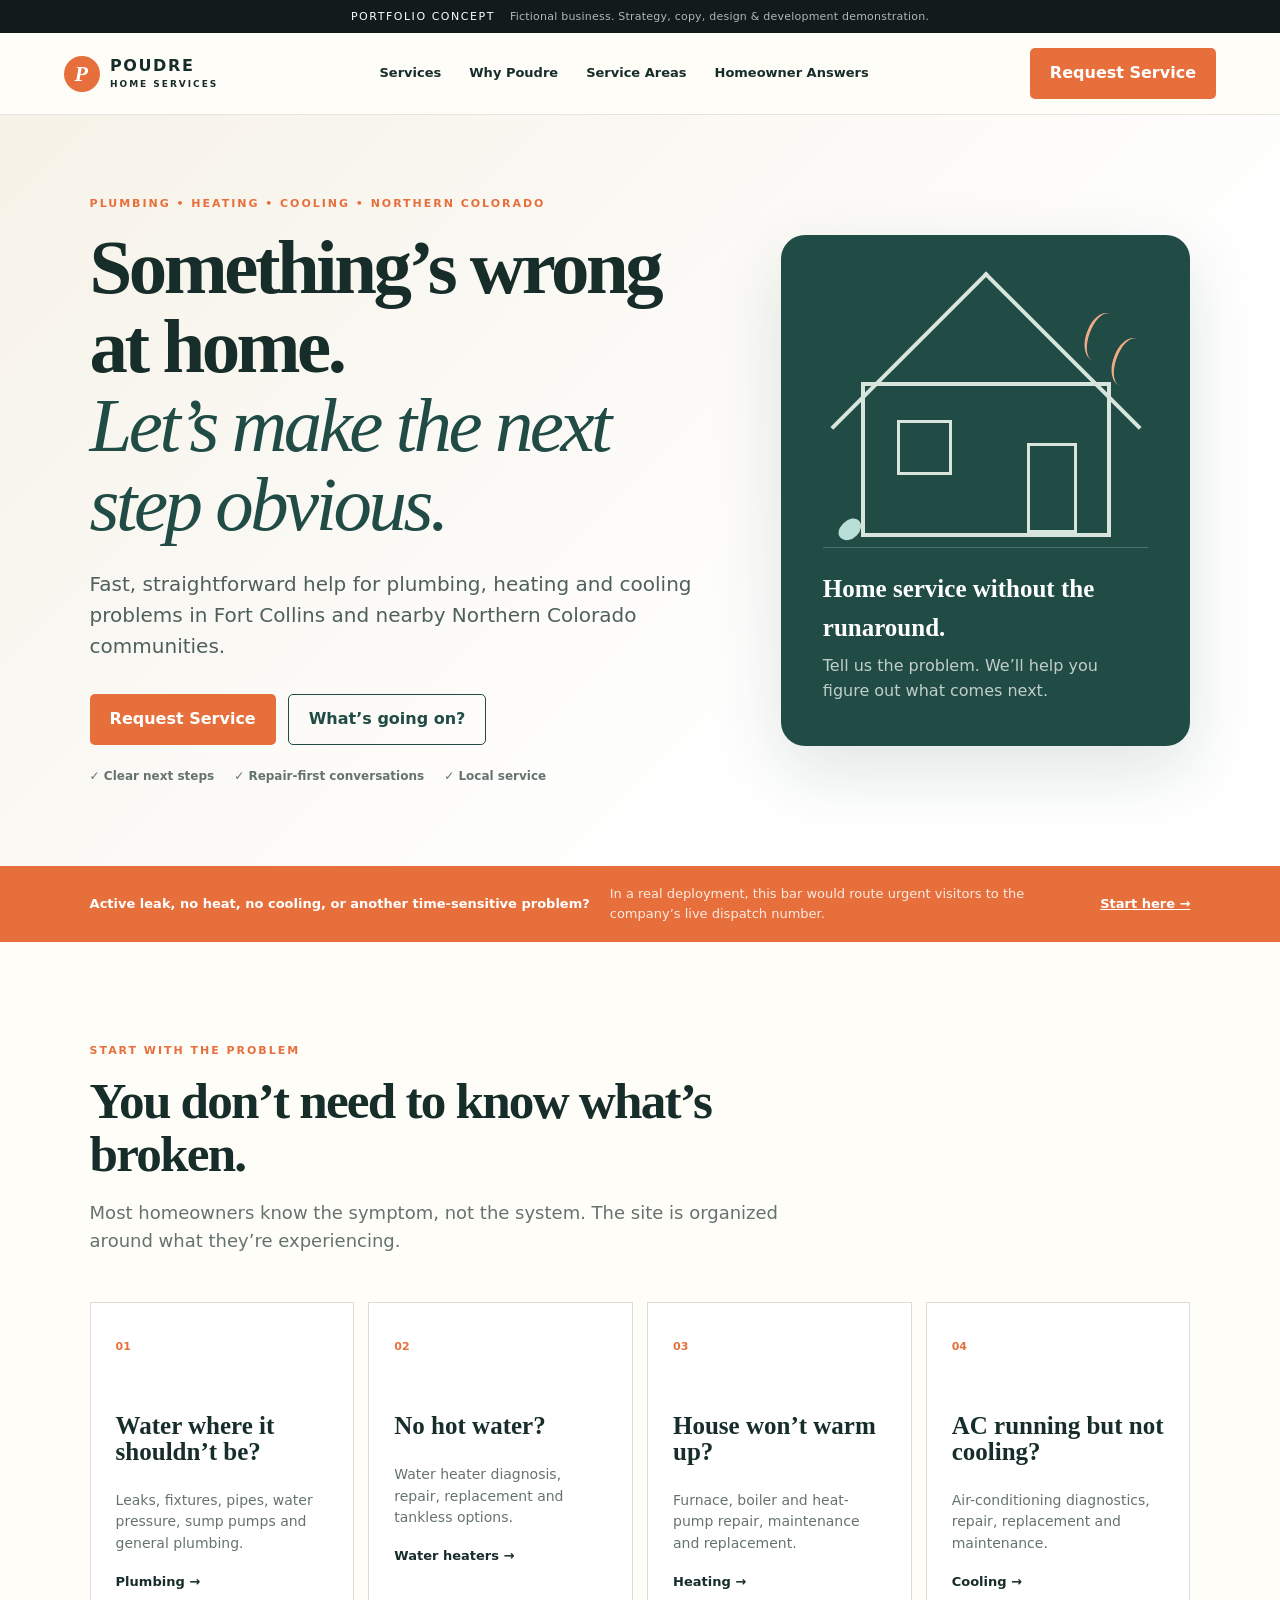
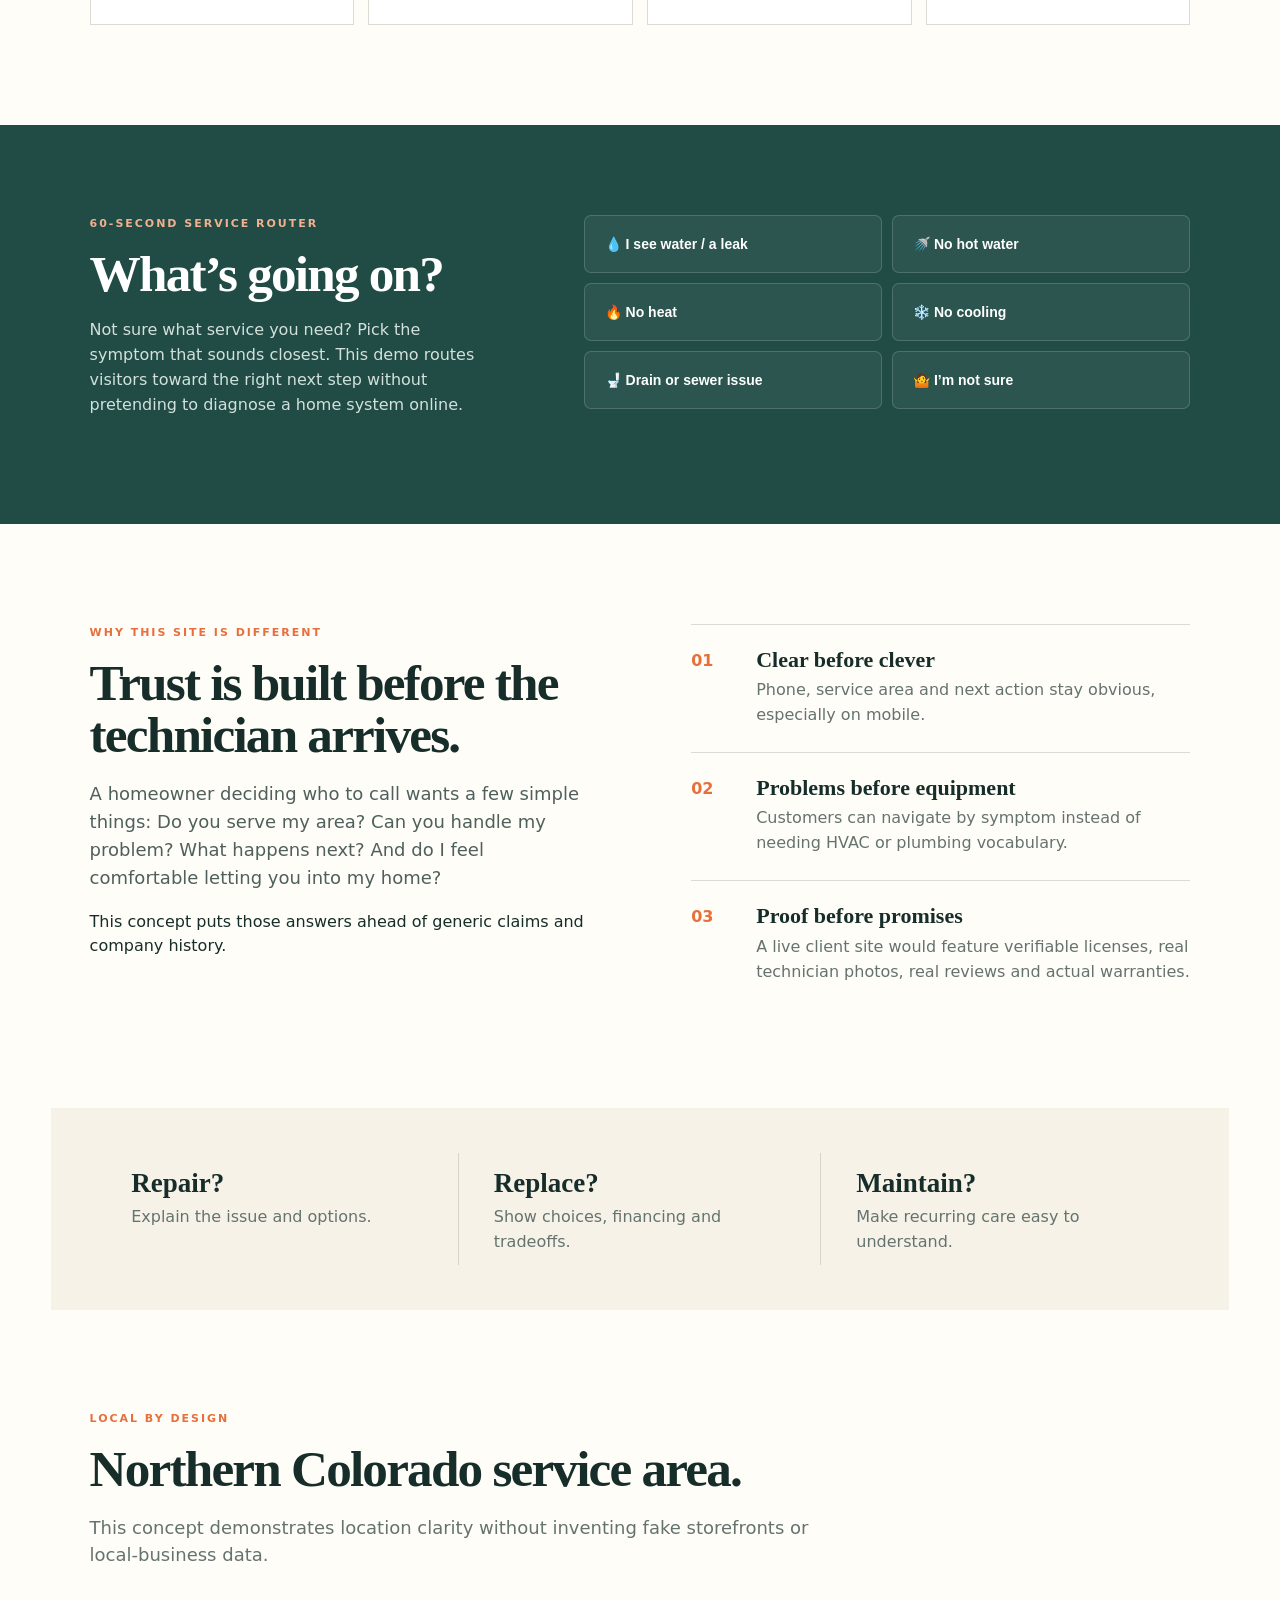
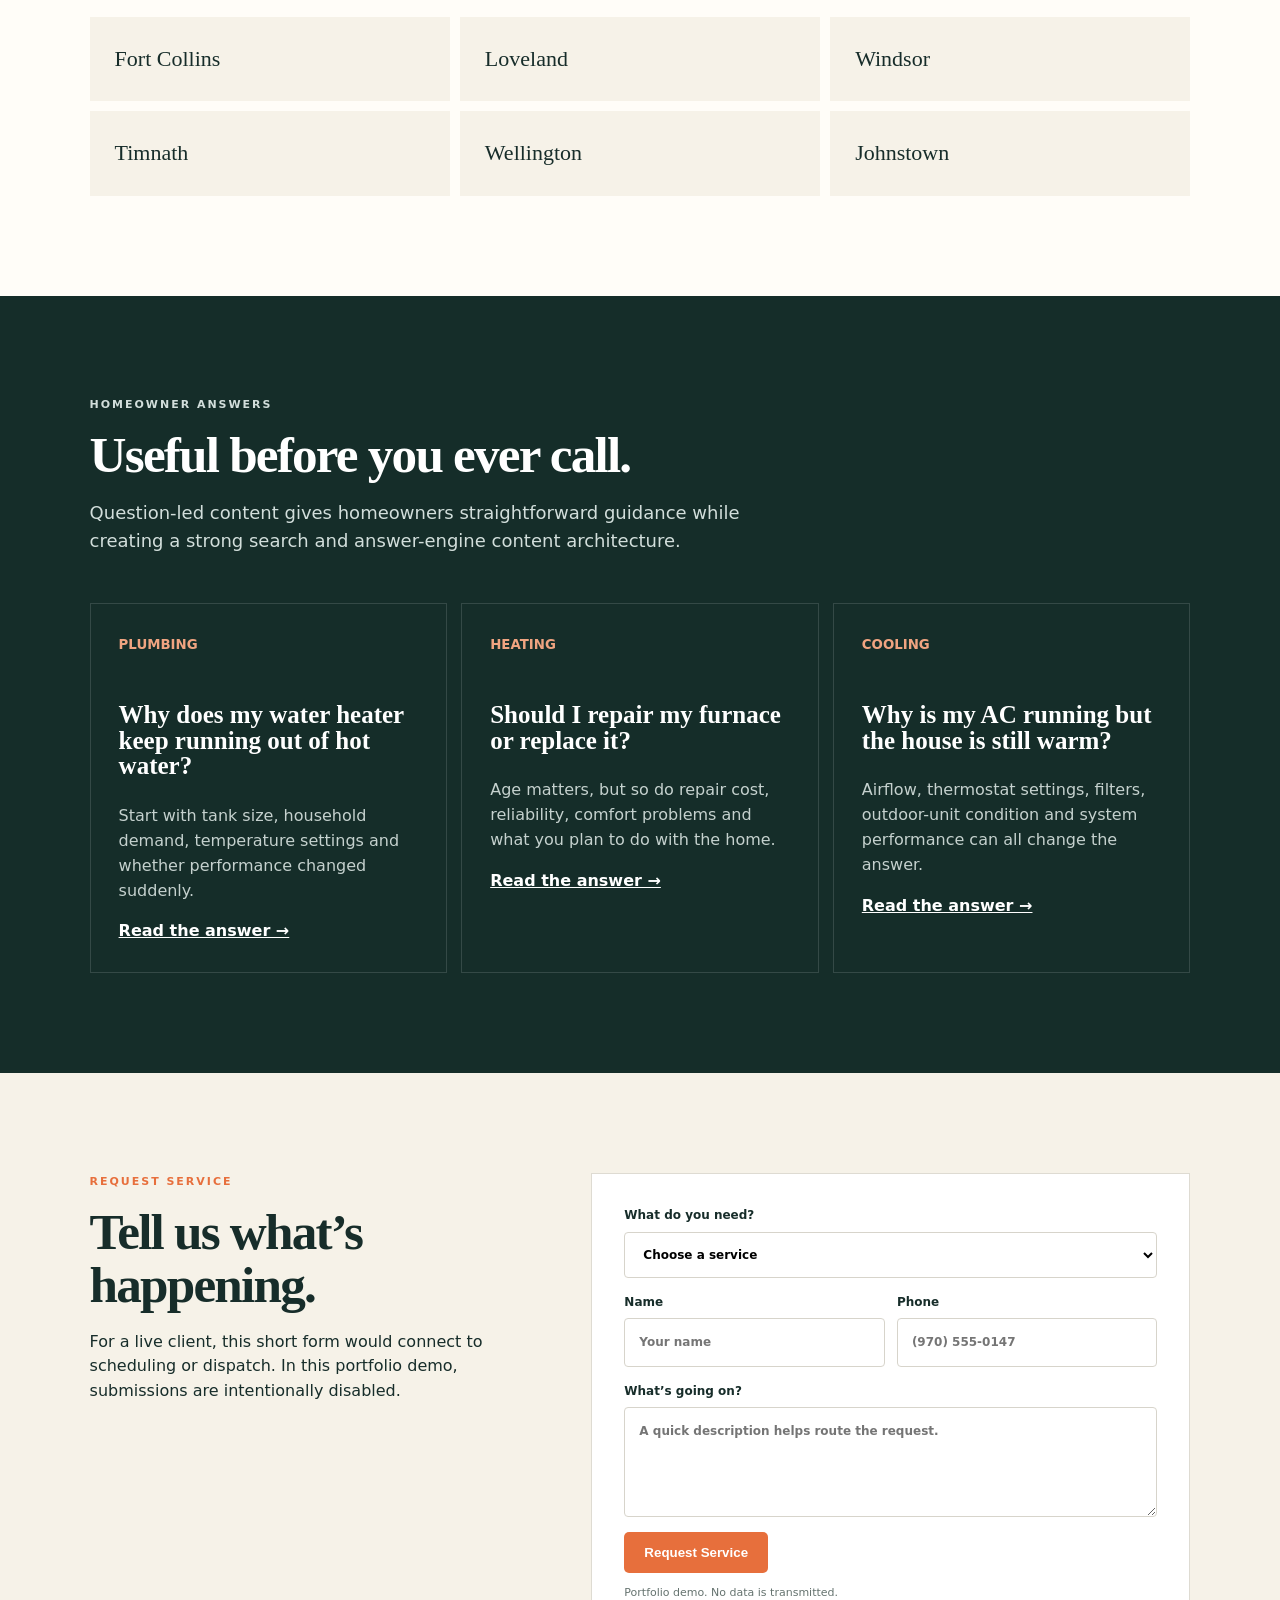
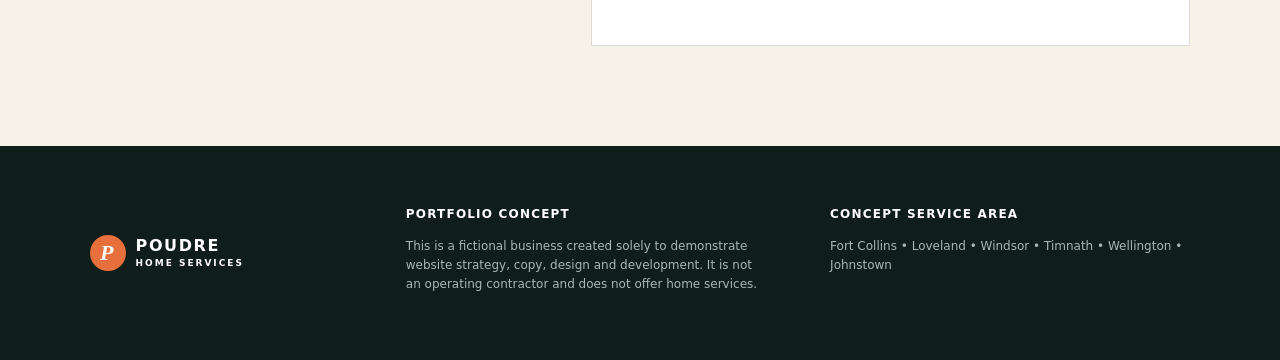
==== index.html @ 4ce375a3 "Add files via upload" ====
<!doctype html><html lang="en"><head><meta charset="utf-8"><meta name="viewport" content="width=device-width,initial-scale=1"><title>Poudre Home Services | Portfolio Concept</title><meta name="description" content="Portfolio concept for a Northern Colorado plumbing, heating and cooling company. Fictional business created to demonstrate strategy, copy, design and development."><meta name="robots" content="noindex,nofollow"><link rel="stylesheet" href="styles.css"></head><body>
<div class="demo">PORTFOLIO CONCEPT <span>Fictional business. Strategy, copy, design & development demonstration.</span></div>
<header><a class="brand" href="index.html"><span class="mark">P</span><span>POUDRE <small>HOME SERVICES</small></span></a><nav><a href="#services">Services</a><a href="#why">Why Poudre</a><a href="#areas">Service Areas</a><a href="#answers">Homeowner Answers</a></nav><a class="call" href="#request">Request Service</a></header>
<main>
<section class="hero"><div class="hero-copy"><p class="eyebrow">PLUMBING • HEATING • COOLING • NORTHERN COLORADO</p><h1>Something’s wrong at home.<br><em>Let’s make the next step obvious.</em></h1><p class="lead">Fast, straightforward help for plumbing, heating and cooling problems in Fort Collins and nearby Northern Colorado communities.</p><div class="actions"><a class="primary" href="#request">Request Service</a><a class="secondary" href="#diagnostic">What’s going on?</a></div><div class="micro"><span>✓ Clear next steps</span><span>✓ Repair-first conversations</span><span>✓ Local service</span></div></div><div class="hero-card"><div class="house"><div class="roof"></div><div class="home"><span class="window"></span><span class="door"></span></div><i class="heat h1"></i><i class="heat h2"></i><i class="drop d1"></i></div><div class="card-note"><strong>Home service without the runaround.</strong><span>Tell us the problem. We’ll help you figure out what comes next.</span></div></div></section>
<section class="urgent"><strong>Active leak, no heat, no cooling, or another time-sensitive problem?</strong><span>In a real deployment, this bar would route urgent visitors to the company’s live dispatch number.</span><a href="#request">Start here →</a></section>
<section id="services" class="section"><div class="section-head"><p class="eyebrow">START WITH THE PROBLEM</p><h2>You don’t need to know what’s broken.</h2><p>Most homeowners know the symptom, not the system. The site is organized around what they’re experiencing.</p></div><div class="service-grid"><a class="service" href="plumbing.html"><b>01</b><h3>Water where it shouldn’t be?</h3><p>Leaks, fixtures, pipes, water pressure, sump pumps and general plumbing.</p><span>Plumbing →</span></a><a class="service" href="plumbing.html#water-heater"><b>02</b><h3>No hot water?</h3><p>Water heater diagnosis, repair, replacement and tankless options.</p><span>Water heaters →</span></a><a class="service" href="hvac.html#heating"><b>03</b><h3>House won’t warm up?</h3><p>Furnace, boiler and heat-pump repair, maintenance and replacement.</p><span>Heating →</span></a><a class="service" href="hvac.html#cooling"><b>04</b><h3>AC running but not cooling?</h3><p>Air-conditioning diagnostics, repair, replacement and maintenance.</p><span>Cooling →</span></a></div></section>
<section id="diagnostic" class="diagnostic"><div><p class="eyebrow light">60-SECOND SERVICE ROUTER</p><h2>What’s going on?</h2><p>Not sure what service you need? Pick the symptom that sounds closest. This demo routes visitors toward the right next step without pretending to diagnose a home system online.</p></div><div class="router" id="router"><button data-result="plumbing">💧 I see water / a leak</button><button data-result="hotwater">🚿 No hot water</button><button data-result="heat">🔥 No heat</button><button data-result="cool">❄️ No cooling</button><button data-result="drain">🚽 Drain or sewer issue</button><button data-result="unknown">🤷 I’m not sure</button><div id="result" class="result" aria-live="polite"></div></div></section>
<section id="why" class="section split"><div><p class="eyebrow">WHY THIS SITE IS DIFFERENT</p><h2>Trust is built before the technician arrives.</h2><p class="lead small">A homeowner deciding who to call wants a few simple things: Do you serve my area? Can you handle my problem? What happens next? And do I feel comfortable letting you into my home?</p><p>This concept puts those answers ahead of generic claims and company history.</p></div><div class="principles"><article><span>01</span><div><h3>Clear before clever</h3><p>Phone, service area and next action stay obvious, especially on mobile.</p></div></article><article><span>02</span><div><h3>Problems before equipment</h3><p>Customers can navigate by symptom instead of needing HVAC or plumbing vocabulary.</p></div></article><article><span>03</span><div><h3>Proof before promises</h3><p>A live client site would feature verifiable licenses, real technician photos, real reviews and actual warranties.</p></div></article></div></section>
<section class="band"><div><strong>Repair?</strong><span>Explain the issue and options.</span></div><div><strong>Replace?</strong><span>Show choices, financing and tradeoffs.</span></div><div><strong>Maintain?</strong><span>Make recurring care easy to understand.</span></div></section>
<section id="areas" class="section"><div class="section-head"><p class="eyebrow">LOCAL BY DESIGN</p><h2>Northern Colorado service area.</h2><p>This concept demonstrates location clarity without inventing fake storefronts or local-business data.</p></div><div class="areas"><a href="service-area.html#fort-collins">Fort Collins</a><a href="service-area.html#loveland">Loveland</a><a href="service-area.html#windsor">Windsor</a><a href="service-area.html#timnath">Timnath</a><a href="service-area.html#wellington">Wellington</a><a href="service-area.html#johnstown">Johnstown</a></div></section>
<section id="answers" class="answers"><div class="section-head"><p class="eyebrow light">HOMEOWNER ANSWERS</p><h2>Useful before you ever call.</h2><p>Question-led content gives homeowners straightforward guidance while creating a strong search and answer-engine content architecture.</p></div><div class="answer-grid"><article><small>PLUMBING</small><h3>Why does my water heater keep running out of hot water?</h3><p>Start with tank size, household demand, temperature settings and whether performance changed suddenly.</p><a href="#">Read the answer →</a></article><article><small>HEATING</small><h3>Should I repair my furnace or replace it?</h3><p>Age matters, but so do repair cost, reliability, comfort problems and what you plan to do with the home.</p><a href="#">Read the answer →</a></article><article><small>COOLING</small><h3>Why is my AC running but the house is still warm?</h3><p>Airflow, thermostat settings, filters, outdoor-unit condition and system performance can all change the answer.</p><a href="#">Read the answer →</a></article></div></section>
<section id="request" class="request"><div><p class="eyebrow">REQUEST SERVICE</p><h2>Tell us what’s happening.</h2><p>For a live client, this short form would connect to scheduling or dispatch. In this portfolio demo, submissions are intentionally disabled.</p></div><form onsubmit="event.preventDefault(); document.getElementById('formnote').textContent='Demo only — no information was submitted.'"><label>What do you need?<select><option>Choose a service</option><option>Plumbing</option><option>Water heater</option><option>Heating</option><option>Cooling</option><option>Drain / sewer</option><option>Not sure</option></select></label><div class="two"><label>Name<input placeholder="Your name"></label><label>Phone<input placeholder="(970) 555-0147"></label></div><label>What’s going on?<textarea placeholder="A quick description helps route the request."></textarea></label><button class="primary" type="submit">Request Service</button><p id="formnote" class="formnote">Portfolio demo. No data is transmitted.</p></form></section>
</main><footer><a class="brand inverse" href="index.html"><span class="mark">P</span><span>POUDRE <small>HOME SERVICES</small></span></a><div><strong>Portfolio concept</strong><p>This is a fictional business created solely to demonstrate website strategy, copy, design and development. It is not an operating contractor and does not offer home services.</p></div><div><strong>Concept service area</strong><p>Fort Collins • Loveland • Windsor • Timnath • Wellington • Johnstown</p></div></footer><script src="script.js"></script></body></html>
---- styles.css ----
:root{--ink:#172d2a;--green:#204c45;--sage:#dfe8df;--cream:#f6f2e8;--orange:#e76f3c;--paper:#fffdf8;--muted:#65736f}*{box-sizing:border-box}html{scroll-behavior:smooth}body{margin:0;font-family:Inter,ui-sans-serif,system-ui,-apple-system,Segoe UI,sans-serif;color:var(--ink);background:var(--paper);line-height:1.55}.demo{background:#101b1a;color:white;text-align:center;font-size:11px;letter-spacing:.14em;padding:8px 20px}.demo span{opacity:.68;margin-left:10px;letter-spacing:.02em;text-transform:none}header{height:82px;display:flex;align-items:center;justify-content:space-between;padding:0 max(5vw,28px);border-bottom:1px solid #e6e4dc;position:sticky;top:0;background:rgba(255,253,248,.96);backdrop-filter:blur(12px);z-index:20}.brand{display:flex;gap:10px;align-items:center;text-decoration:none;color:var(--ink);font-weight:900;letter-spacing:.1em;line-height:.9}.brand small{display:block;font-size:9px;letter-spacing:.22em;margin-top:6px}.mark{display:grid;place-items:center;width:36px;height:36px;border-radius:50%;background:var(--orange);color:white;font-family:Georgia,serif;font-size:22px;font-style:italic}nav{display:flex;gap:28px}nav a{color:var(--ink);text-decoration:none;font-size:13px;font-weight:700}.call,.primary{background:var(--orange);color:white;text-decoration:none;border:0;padding:13px 20px;border-radius:5px;font-weight:800;cursor:pointer}.hero{min-height:660px;display:grid;grid-template-columns:1.2fr .8fr;gap:6vw;align-items:center;padding:80px max(7vw,32px);background:linear-gradient(135deg,var(--cream),#fff 70%)}.eyebrow{font-size:11px;font-weight:900;letter-spacing:.18em;color:var(--orange);margin:0 0 16px}.eyebrow.light{color:#f2b090}h1,h2,h3{font-family:Georgia,'Times New Roman',serif;line-height:1.03;margin-top:0}h1{font-size:clamp(48px,6vw,84px);letter-spacing:-.045em;margin-bottom:25px}h1 em{color:var(--green);font-weight:400}h2{font-size:clamp(38px,4vw,58px);letter-spacing:-.035em;margin-bottom:18px}h3{font-size:25px}.lead{font-size:20px;color:#4f605c;max-width:720px}.lead.small{font-size:18px}.actions{display:flex;gap:12px;margin:32px 0 22px}.secondary{border:1px solid var(--green);color:var(--green);padding:12px 20px;border-radius:5px;text-decoration:none;font-weight:800}.micro{display:flex;gap:20px;font-size:12px;color:var(--muted);font-weight:700;flex-wrap:wrap}.hero-card{background:var(--green);border-radius:24px;min-height:450px;padding:42px;color:white;display:flex;flex-direction:column;justify-content:space-between;box-shadow:0 25px 70px #173b3422}.house{height:270px;position:relative}.roof{position:absolute;width:220px;height:220px;border-left:4px solid #d8e5dd;border-top:4px solid #d8e5dd;transform:rotate(45deg);left:50%;top:40px;margin-left:-110px}.home{position:absolute;width:250px;height:155px;border:4px solid #d8e5dd;left:50%;bottom:10px;margin-left:-125px}.window{position:absolute;width:55px;height:55px;border:3px solid #d8e5dd;left:32px;top:34px}.door{position:absolute;width:50px;height:90px;border:3px solid #d8e5dd;right:30px;bottom:0}.heat{position:absolute;width:30px;height:50px;border-radius:50%;border-left:3px solid #f1aa88;transform:rotate(20deg)}.h1{right:32px;top:35px}.h2{right:5px;top:60px}.drop{position:absolute;width:18px;height:25px;background:#b9ddd7;border-radius:50% 50% 55% 45%;transform:rotate(45deg)}.d1{left:18px;bottom:5px}.card-note{border-top:1px solid #ffffff35;padding-top:22px;display:grid;gap:7px}.card-note strong{font-family:Georgia,serif;font-size:25px}.card-note span{opacity:.72}.urgent{background:var(--orange);color:white;padding:18px max(7vw,32px);display:flex;gap:20px;align-items:center;font-size:13px}.urgent span{opacity:.85;flex:1}.urgent a{color:white;font-weight:900}.section{padding:100px max(7vw,32px)}.section-head{max-width:720px;margin-bottom:48px}.section-head>p:last-child{font-size:18px;color:var(--muted)}.service-grid{display:grid;grid-template-columns:repeat(4,1fr);gap:14px}.service{border:1px solid #dddcd4;padding:30px 25px;min-height:290px;text-decoration:none;color:var(--ink);transition:.2s;background:white}.service:hover{transform:translateY(-4px);border-color:var(--orange);box-shadow:0 15px 40px #173b3410}.service b{font-size:11px;color:var(--orange)}.service h3{margin-top:55px}.service p{color:var(--muted);font-size:14px}.service span{font-weight:900;font-size:13px}.diagnostic{background:var(--green);color:white;padding:90px max(7vw,32px);display:grid;grid-template-columns:.8fr 1.2fr;gap:7vw}.diagnostic p{color:#d3e0dc}.router{display:grid;grid-template-columns:1fr 1fr;gap:10px;align-content:start}.router button{padding:20px;text-align:left;border:1px solid #ffffff2b;background:#ffffff0d;color:white;border-radius:7px;font-weight:800;font-size:14px;cursor:pointer}.router button:hover{background:#ffffff18}.result{grid-column:1/-1;display:none;background:var(--cream);color:var(--ink);padding:22px;border-radius:7px;margin-top:8px}.split{display:grid;grid-template-columns:1fr 1fr;gap:8vw}.principles article{display:grid;grid-template-columns:50px 1fr;gap:15px;padding:24px 0;border-top:1px solid #dddcd4}.principles span{font-weight:900;color:var(--orange)}.principles h3{font-size:22px;margin-bottom:7px}.principles p{margin:0;color:var(--muted)}.band{display:grid;grid-template-columns:repeat(3,1fr);background:var(--cream);margin:0 max(4vw,15px);padding:45px}.band div{padding:10px 35px;border-right:1px solid #d7d3c8}.band div:last-child{border:0}.band strong{font-family:Georgia,serif;font-size:27px;display:block}.band span{color:var(--muted)}.areas{display:grid;grid-template-columns:repeat(3,1fr);gap:10px}.areas a{background:var(--cream);padding:25px;color:var(--ink);font-family:Georgia,serif;font-size:22px;text-decoration:none}.answers{padding:100px max(7vw,32px);background:#152d29;color:white}.answers .section-head p{color:#d2dedb}.answer-grid{display:grid;grid-template-columns:repeat(3,1fr);gap:14px}.answer-grid article{border:1px solid #ffffff22;padding:28px;min-height:290px}.answer-grid small{color:#f0a481;font-weight:900}.answer-grid h3{margin-top:45px}.answer-grid p{color:#c5d1ce}.answer-grid a{color:white;font-weight:800}.request{padding:100px max(7vw,32px);display:grid;grid-template-columns:.8fr 1.2fr;gap:8vw;background:var(--cream)}form{background:white;padding:32px;border:1px solid #dedbd2}label{display:grid;gap:7px;font-size:12px;font-weight:800;margin-bottom:15px}input,select,textarea{width:100%;padding:14px;border:1px solid #d7d4cb;border-radius:4px;background:white;font:inherit}textarea{min-height:110px}.two{display:grid;grid-template-columns:1fr 1fr;gap:12px}.formnote{font-size:11px;color:var(--muted)}footer{background:#0f1d1b;color:white;padding:55px max(7vw,32px);display:grid;grid-template-columns:.7fr 1fr 1fr;gap:5vw}.inverse{color:white}footer p{color:#aab8b5;font-size:12px;max-width:420px}footer strong{font-size:12px;text-transform:uppercase;letter-spacing:.1em}@media(max-width:900px){nav{display:none}.hero,.diagnostic,.split,.request{grid-template-columns:1fr}.hero{padding-top:55px}.hero-card{min-height:360px}.service-grid{grid-template-columns:1fr 1fr}.answer-grid{grid-template-columns:1fr}.areas{grid-template-columns:1fr 1fr}.band{grid-template-columns:1fr}.band div{border-right:0;border-bottom:1px solid #d7d3c8}.urgent span{display:none}footer{grid-template-columns:1fr}}@media(max-width:560px){header{height:70px}.call{font-size:11px;padding:10px}.demo span{display:none}.service-grid,.router,.areas,.two{grid-template-columns:1fr}.hero{padding:50px 22px}.section,.diagnostic,.answers,.request{padding:70px 22px}.hero-card{padding:25px}.micro{display:grid;gap:7px}.band{margin:0}.urgent{justify-content:space-between;padding:15px 22px}.router .result{grid-column:1}.house{transform:scale(.8)}}
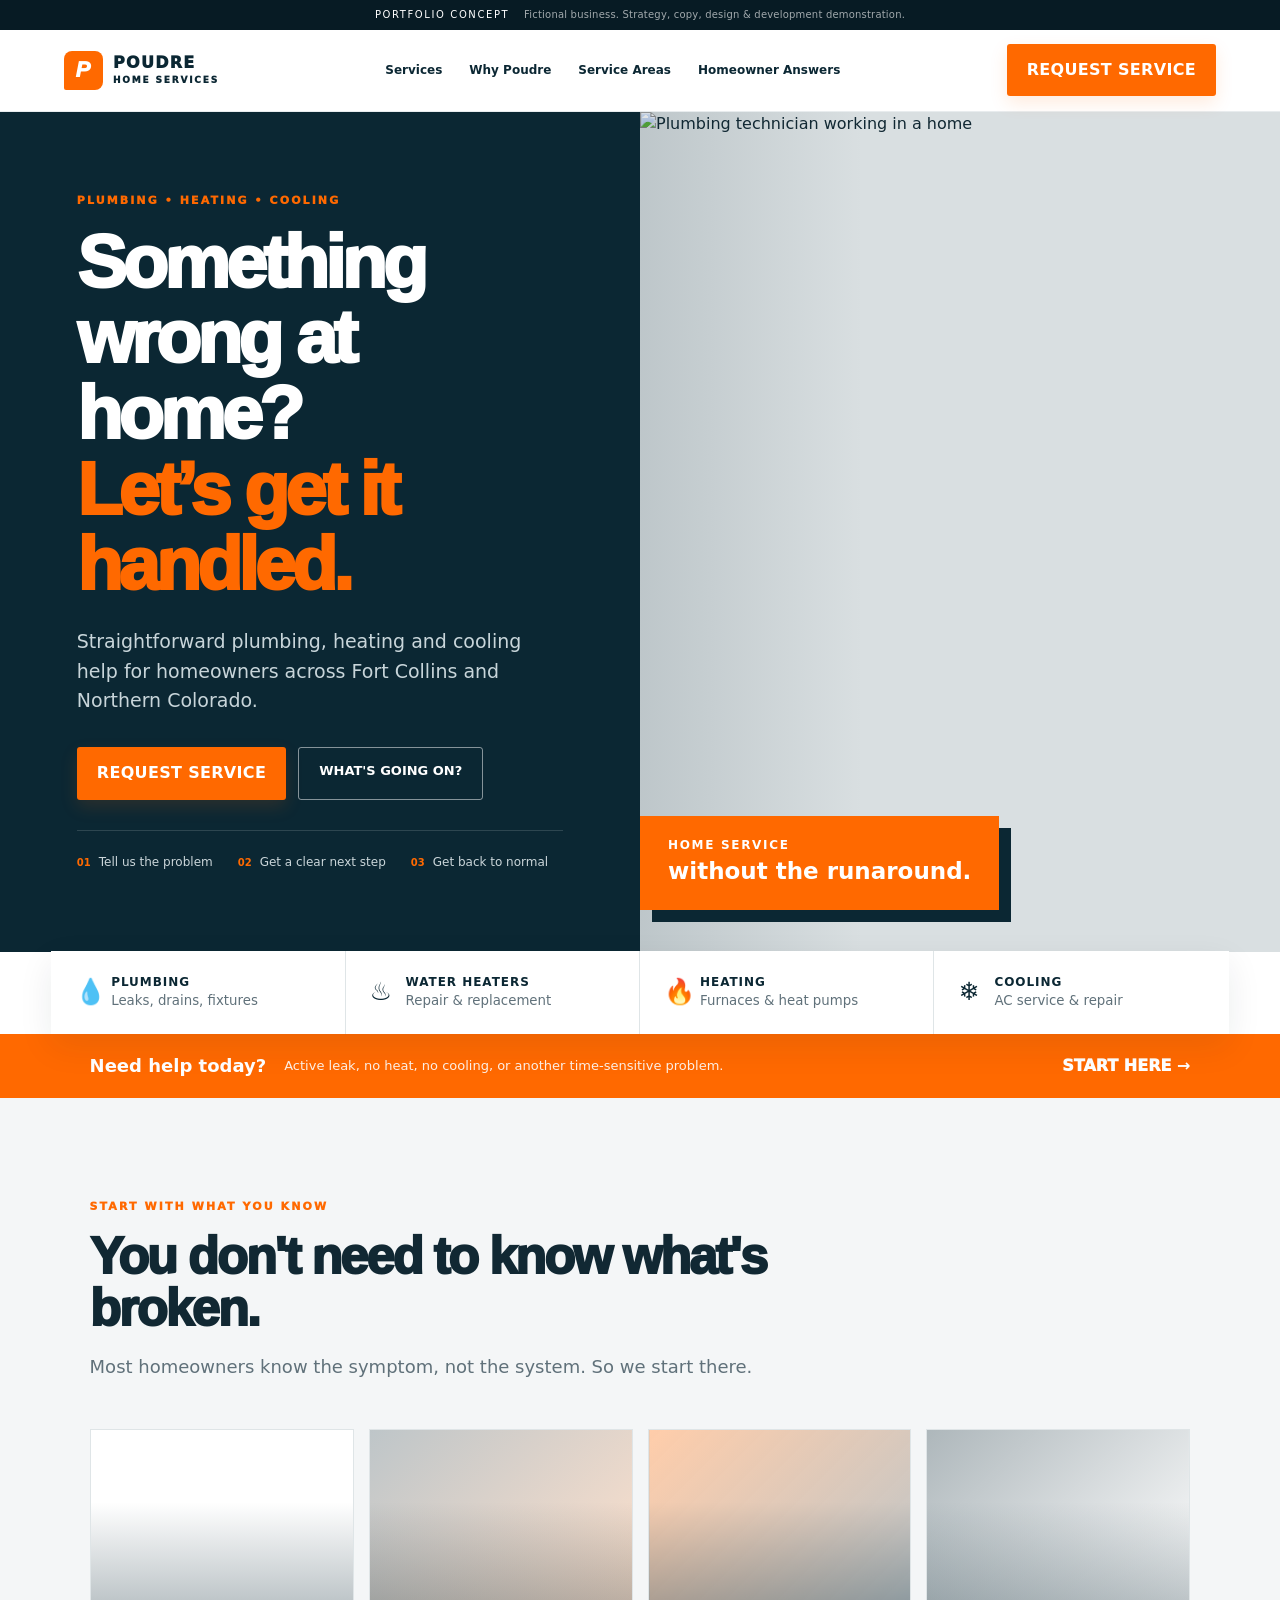
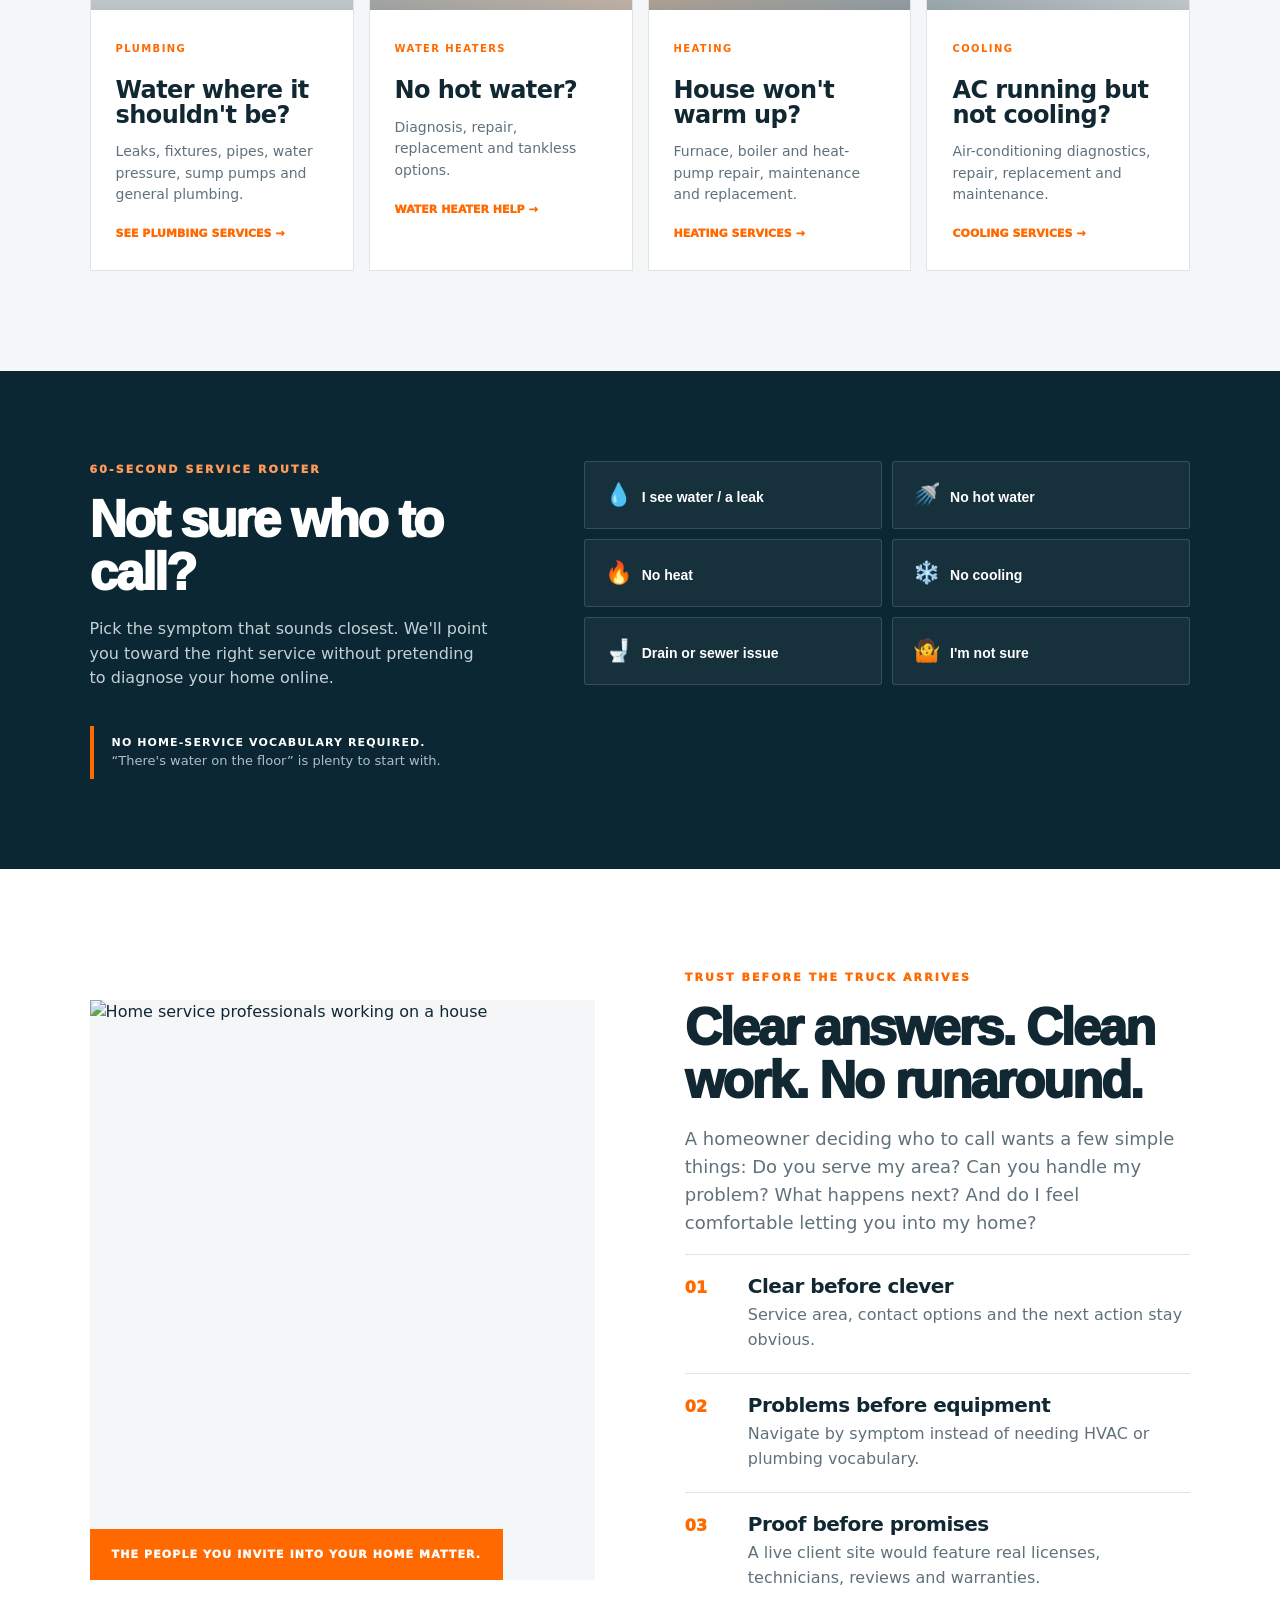
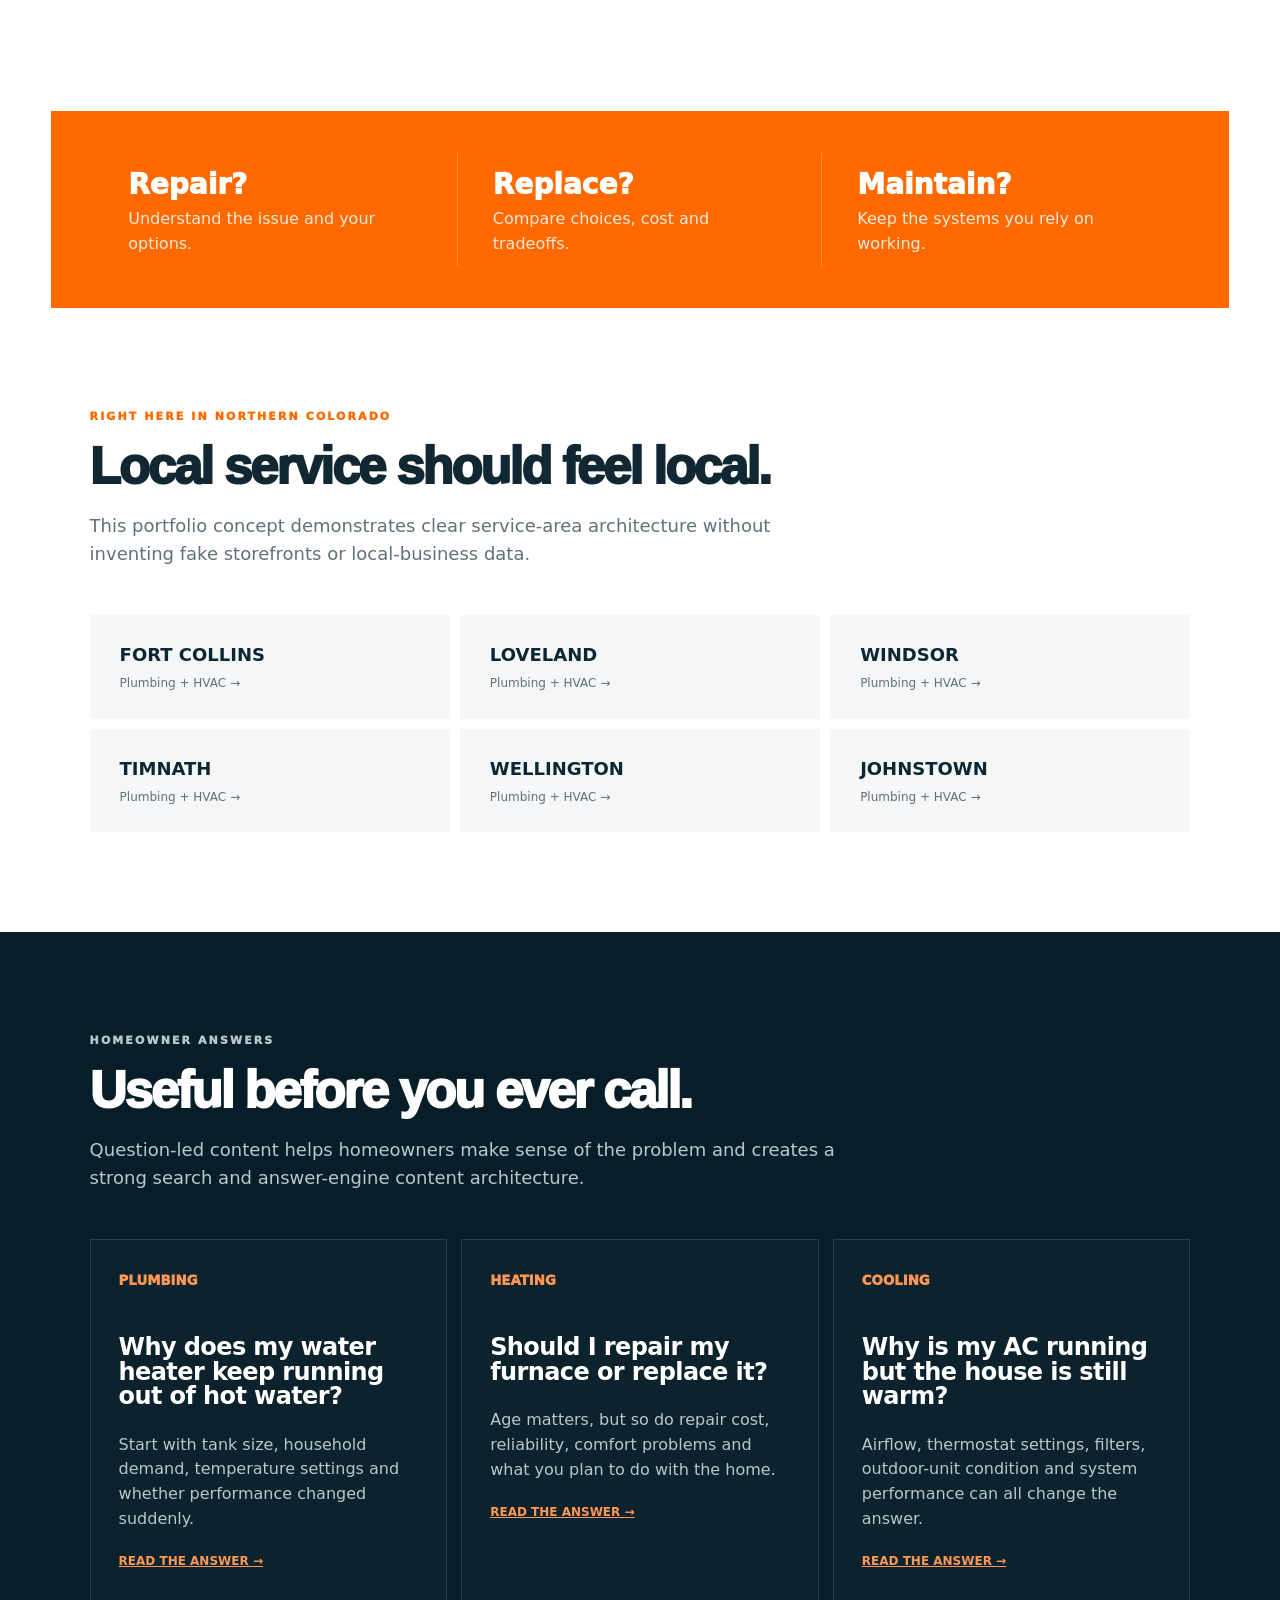
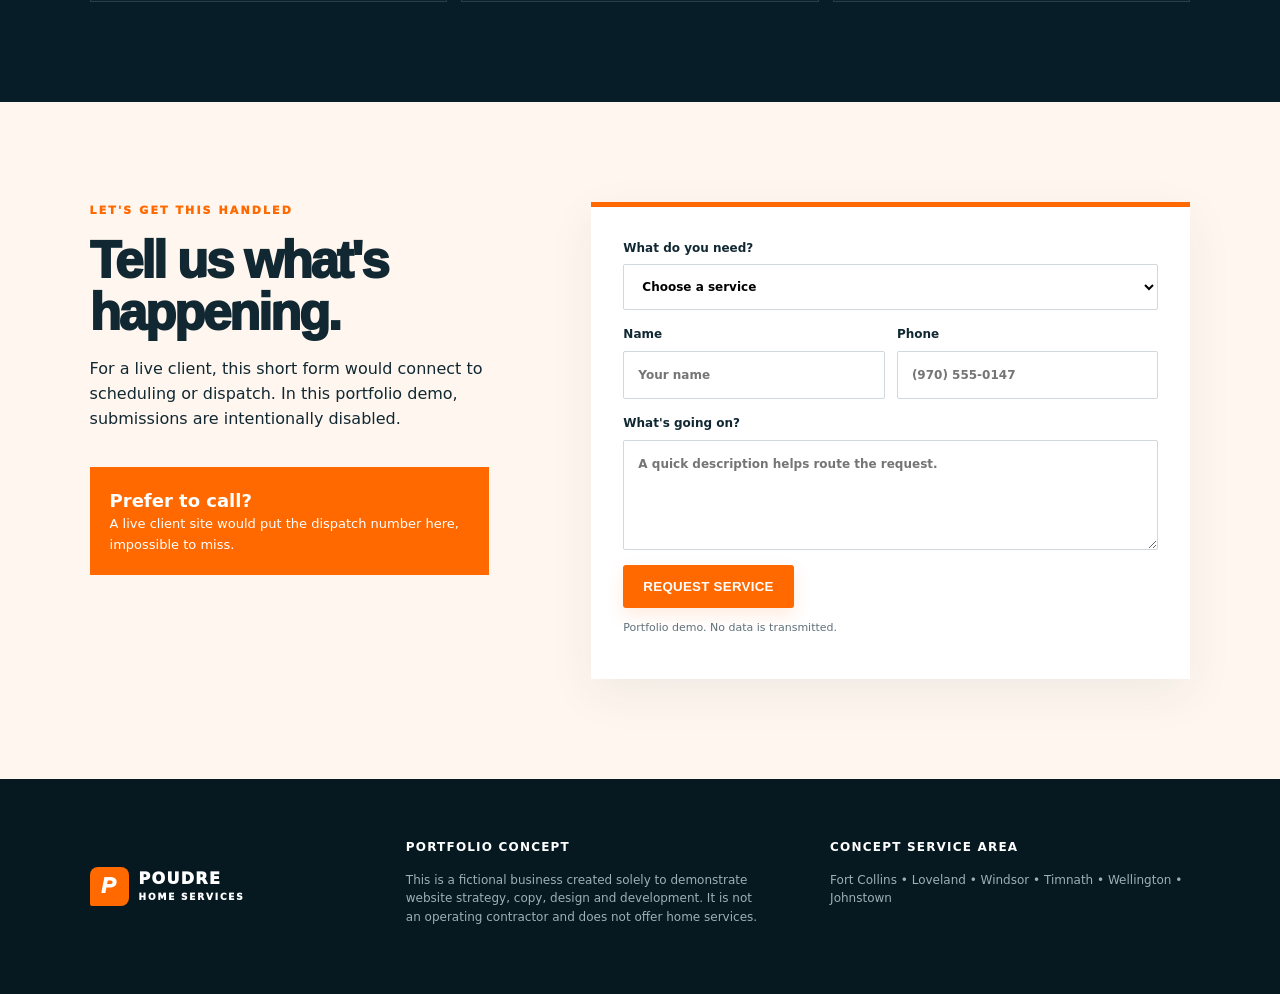
==== commit 623a36be: "Add files via upload" ====
--- a/index.html
+++ b/index.html
@@ -1,14 +1,15 @@
 <!doctype html><html lang="en"><head><meta charset="utf-8"><meta name="viewport" content="width=device-width,initial-scale=1"><title>Poudre Home Services | Portfolio Concept</title><meta name="description" content="Portfolio concept for a Northern Colorado plumbing, heating and cooling company. Fictional business created to demonstrate strategy, copy, design and development."><meta name="robots" content="noindex,nofollow"><link rel="stylesheet" href="styles.css"></head><body>
 <div class="demo">PORTFOLIO CONCEPT <span>Fictional business. Strategy, copy, design & development demonstration.</span></div>
-<header><a class="brand" href="index.html"><span class="mark">P</span><span>POUDRE <small>HOME SERVICES</small></span></a><nav><a href="#services">Services</a><a href="#why">Why Poudre</a><a href="#areas">Service Areas</a><a href="#answers">Homeowner Answers</a></nav><a class="call" href="#request">Request Service</a></header>
+<header><a class="brand" href="index.html"><span class="mark">P</span><span>POUDRE <small>HOME SERVICES</small></span></a><nav><a href="#services">Services</a><a href="#why">Why Poudre</a><a href="#areas">Service Areas</a><a href="#answers">Homeowner Answers</a></nav><a class="call" href="#request">REQUEST SERVICE</a></header>
 <main>
-<section class="hero"><div class="hero-copy"><p class="eyebrow">PLUMBING • HEATING • COOLING • NORTHERN COLORADO</p><h1>Something’s wrong at home.<br><em>Let’s make the next step obvious.</em></h1><p class="lead">Fast, straightforward help for plumbing, heating and cooling problems in Fort Collins and nearby Northern Colorado communities.</p><div class="actions"><a class="primary" href="#request">Request Service</a><a class="secondary" href="#diagnostic">What’s going on?</a></div><div class="micro"><span>✓ Clear next steps</span><span>✓ Repair-first conversations</span><span>✓ Local service</span></div></div><div class="hero-card"><div class="house"><div class="roof"></div><div class="home"><span class="window"></span><span class="door"></span></div><i class="heat h1"></i><i class="heat h2"></i><i class="drop d1"></i></div><div class="card-note"><strong>Home service without the runaround.</strong><span>Tell us the problem. We’ll help you figure out what comes next.</span></div></div></section>
-<section class="urgent"><strong>Active leak, no heat, no cooling, or another time-sensitive problem?</strong><span>In a real deployment, this bar would route urgent visitors to the company’s live dispatch number.</span><a href="#request">Start here →</a></section>
-<section id="services" class="section"><div class="section-head"><p class="eyebrow">START WITH THE PROBLEM</p><h2>You don’t need to know what’s broken.</h2><p>Most homeowners know the symptom, not the system. The site is organized around what they’re experiencing.</p></div><div class="service-grid"><a class="service" href="plumbing.html"><b>01</b><h3>Water where it shouldn’t be?</h3><p>Leaks, fixtures, pipes, water pressure, sump pumps and general plumbing.</p><span>Plumbing →</span></a><a class="service" href="plumbing.html#water-heater"><b>02</b><h3>No hot water?</h3><p>Water heater diagnosis, repair, replacement and tankless options.</p><span>Water heaters →</span></a><a class="service" href="hvac.html#heating"><b>03</b><h3>House won’t warm up?</h3><p>Furnace, boiler and heat-pump repair, maintenance and replacement.</p><span>Heating →</span></a><a class="service" href="hvac.html#cooling"><b>04</b><h3>AC running but not cooling?</h3><p>Air-conditioning diagnostics, repair, replacement and maintenance.</p><span>Cooling →</span></a></div></section>
-<section id="diagnostic" class="diagnostic"><div><p class="eyebrow light">60-SECOND SERVICE ROUTER</p><h2>What’s going on?</h2><p>Not sure what service you need? Pick the symptom that sounds closest. This demo routes visitors toward the right next step without pretending to diagnose a home system online.</p></div><div class="router" id="router"><button data-result="plumbing">💧 I see water / a leak</button><button data-result="hotwater">🚿 No hot water</button><button data-result="heat">🔥 No heat</button><button data-result="cool">❄️ No cooling</button><button data-result="drain">🚽 Drain or sewer issue</button><button data-result="unknown">🤷 I’m not sure</button><div id="result" class="result" aria-live="polite"></div></div></section>
-<section id="why" class="section split"><div><p class="eyebrow">WHY THIS SITE IS DIFFERENT</p><h2>Trust is built before the technician arrives.</h2><p class="lead small">A homeowner deciding who to call wants a few simple things: Do you serve my area? Can you handle my problem? What happens next? And do I feel comfortable letting you into my home?</p><p>This concept puts those answers ahead of generic claims and company history.</p></div><div class="principles"><article><span>01</span><div><h3>Clear before clever</h3><p>Phone, service area and next action stay obvious, especially on mobile.</p></div></article><article><span>02</span><div><h3>Problems before equipment</h3><p>Customers can navigate by symptom instead of needing HVAC or plumbing vocabulary.</p></div></article><article><span>03</span><div><h3>Proof before promises</h3><p>A live client site would feature verifiable licenses, real technician photos, real reviews and actual warranties.</p></div></article></div></section>
-<section class="band"><div><strong>Repair?</strong><span>Explain the issue and options.</span></div><div><strong>Replace?</strong><span>Show choices, financing and tradeoffs.</span></div><div><strong>Maintain?</strong><span>Make recurring care easy to understand.</span></div></section>
-<section id="areas" class="section"><div class="section-head"><p class="eyebrow">LOCAL BY DESIGN</p><h2>Northern Colorado service area.</h2><p>This concept demonstrates location clarity without inventing fake storefronts or local-business data.</p></div><div class="areas"><a href="service-area.html#fort-collins">Fort Collins</a><a href="service-area.html#loveland">Loveland</a><a href="service-area.html#windsor">Windsor</a><a href="service-area.html#timnath">Timnath</a><a href="service-area.html#wellington">Wellington</a><a href="service-area.html#johnstown">Johnstown</a></div></section>
-<section id="answers" class="answers"><div class="section-head"><p class="eyebrow light">HOMEOWNER ANSWERS</p><h2>Useful before you ever call.</h2><p>Question-led content gives homeowners straightforward guidance while creating a strong search and answer-engine content architecture.</p></div><div class="answer-grid"><article><small>PLUMBING</small><h3>Why does my water heater keep running out of hot water?</h3><p>Start with tank size, household demand, temperature settings and whether performance changed suddenly.</p><a href="#">Read the answer →</a></article><article><small>HEATING</small><h3>Should I repair my furnace or replace it?</h3><p>Age matters, but so do repair cost, reliability, comfort problems and what you plan to do with the home.</p><a href="#">Read the answer →</a></article><article><small>COOLING</small><h3>Why is my AC running but the house is still warm?</h3><p>Airflow, thermostat settings, filters, outdoor-unit condition and system performance can all change the answer.</p><a href="#">Read the answer →</a></article></div></section>
-<section id="request" class="request"><div><p class="eyebrow">REQUEST SERVICE</p><h2>Tell us what’s happening.</h2><p>For a live client, this short form would connect to scheduling or dispatch. In this portfolio demo, submissions are intentionally disabled.</p></div><form onsubmit="event.preventDefault(); document.getElementById('formnote').textContent='Demo only — no information was submitted.'"><label>What do you need?<select><option>Choose a service</option><option>Plumbing</option><option>Water heater</option><option>Heating</option><option>Cooling</option><option>Drain / sewer</option><option>Not sure</option></select></label><div class="two"><label>Name<input placeholder="Your name"></label><label>Phone<input placeholder="(970) 555-0147"></label></div><label>What’s going on?<textarea placeholder="A quick description helps route the request."></textarea></label><button class="primary" type="submit">Request Service</button><p id="formnote" class="formnote">Portfolio demo. No data is transmitted.</p></form></section>
+<section class="hero"><div class="hero-copy"><p class="eyebrow">PLUMBING • HEATING • COOLING</p><h1>Something wrong at home?<br><em>Let’s get it handled.</em></h1><p class="lead">Straightforward plumbing, heating and cooling help for homeowners across Fort Collins and Northern Colorado.</p><div class="actions"><a class="primary" href="#request">REQUEST SERVICE</a><a class="secondary" href="#diagnostic">WHAT'S GOING ON?</a></div><div class="hero-points"><span><b>01</b> Tell us the problem</span><span><b>02</b> Get a clear next step</span><span><b>03</b> Get back to normal</span></div></div><div class="hero-photo"><img src="https://images.unsplash.com/photo-1749532125405-70950966b0e5?auto=format&fit=crop&fm=jpg&q=82&w=1800" alt="Plumbing technician working in a home"><div class="photo-badge"><strong>HOME SERVICE</strong><span>without the runaround.</span></div></div></section>
+<section class="quickbar"><a href="plumbing.html"><span>💧</span><b>PLUMBING</b><small>Leaks, drains, fixtures</small></a><a href="plumbing.html#water-heater"><span>♨</span><b>WATER HEATERS</b><small>Repair & replacement</small></a><a href="hvac.html#heating"><span>🔥</span><b>HEATING</b><small>Furnaces & heat pumps</small></a><a href="hvac.html#cooling"><span>❄</span><b>COOLING</b><small>AC service & repair</small></a></section>
+<section class="urgent"><div><strong>Need help today?</strong><span>Active leak, no heat, no cooling, or another time-sensitive problem.</span></div><a href="#request">START HERE <b>→</b></a></section>
+<section id="services" class="section services-v2"><div class="section-head"><p class="eyebrow">START WITH WHAT YOU KNOW</p><h2>You don't need to know what's broken.</h2><p>Most homeowners know the symptom, not the system. So we start there.</p></div><div class="service-grid visual"><a class="service service-photo" href="plumbing.html"><div class="service-img plumbing-img"></div><div class="service-body"><b>PLUMBING</b><h3>Water where it shouldn't be?</h3><p>Leaks, fixtures, pipes, water pressure, sump pumps and general plumbing.</p><span>SEE PLUMBING SERVICES →</span></div></a><a class="service service-photo" href="plumbing.html#water-heater"><div class="service-img water-img"></div><div class="service-body"><b>WATER HEATERS</b><h3>No hot water?</h3><p>Diagnosis, repair, replacement and tankless options.</p><span>WATER HEATER HELP →</span></div></a><a class="service service-photo" href="hvac.html#heating"><div class="service-img heat-img"></div><div class="service-body"><b>HEATING</b><h3>House won't warm up?</h3><p>Furnace, boiler and heat-pump repair, maintenance and replacement.</p><span>HEATING SERVICES →</span></div></a><a class="service service-photo" href="hvac.html#cooling"><div class="service-img cool-img"></div><div class="service-body"><b>COOLING</b><h3>AC running but not cooling?</h3><p>Air-conditioning diagnostics, repair, replacement and maintenance.</p><span>COOLING SERVICES →</span></div></a></div></section>
+<section id="diagnostic" class="diagnostic"><div class="diagnostic-intro"><p class="eyebrow light">60-SECOND SERVICE ROUTER</p><h2>Not sure who to call?</h2><p>Pick the symptom that sounds closest. We'll point you toward the right service without pretending to diagnose your home online.</p><div class="diag-note"><b>NO HOME-SERVICE VOCABULARY REQUIRED.</b><span>“There's water on the floor” is plenty to start with.</span></div></div><div class="router" id="router"><button data-result="plumbing"><span>💧</span>I see water / a leak</button><button data-result="hotwater"><span>🚿</span>No hot water</button><button data-result="heat"><span>🔥</span>No heat</button><button data-result="cool"><span>❄️</span>No cooling</button><button data-result="drain"><span>🚽</span>Drain or sewer issue</button><button data-result="unknown"><span>🤷</span>I'm not sure</button><div id="result" class="result" aria-live="polite"></div></div></section>
+<section id="why" class="section split story"><div class="story-photo"><img src="https://images.unsplash.com/photo-1627591637320-fcfe8c34b62d?auto=format&fit=crop&fm=jpg&q=80&w=1400" alt="Home service professionals working on a house"><span>THE PEOPLE YOU INVITE INTO YOUR HOME MATTER.</span></div><div><p class="eyebrow">TRUST BEFORE THE TRUCK ARRIVES</p><h2>Clear answers. Clean work. No runaround.</h2><p class="lead small">A homeowner deciding who to call wants a few simple things: Do you serve my area? Can you handle my problem? What happens next? And do I feel comfortable letting you into my home?</p><div class="principles"><article><span>01</span><div><h3>Clear before clever</h3><p>Service area, contact options and the next action stay obvious.</p></div></article><article><span>02</span><div><h3>Problems before equipment</h3><p>Navigate by symptom instead of needing HVAC or plumbing vocabulary.</p></div></article><article><span>03</span><div><h3>Proof before promises</h3><p>A live client site would feature real licenses, technicians, reviews and warranties.</p></div></article></div></div></section>
+<section class="band"><div><strong>Repair?</strong><span>Understand the issue and your options.</span></div><div><strong>Replace?</strong><span>Compare choices, cost and tradeoffs.</span></div><div><strong>Maintain?</strong><span>Keep the systems you rely on working.</span></div></section>
+<section id="areas" class="section areas-section"><div class="section-head"><p class="eyebrow">RIGHT HERE IN NORTHERN COLORADO</p><h2>Local service should feel local.</h2><p>This portfolio concept demonstrates clear service-area architecture without inventing fake storefronts or local-business data.</p></div><div class="areas"><a href="service-area.html#fort-collins"><b>FORT COLLINS</b><span>Plumbing + HVAC →</span></a><a href="service-area.html#loveland"><b>LOVELAND</b><span>Plumbing + HVAC →</span></a><a href="service-area.html#windsor"><b>WINDSOR</b><span>Plumbing + HVAC →</span></a><a href="service-area.html#timnath"><b>TIMNATH</b><span>Plumbing + HVAC →</span></a><a href="service-area.html#wellington"><b>WELLINGTON</b><span>Plumbing + HVAC →</span></a><a href="service-area.html#johnstown"><b>JOHNSTOWN</b><span>Plumbing + HVAC →</span></a></div></section>
+<section id="answers" class="answers"><div class="section-head"><p class="eyebrow light">HOMEOWNER ANSWERS</p><h2>Useful before you ever call.</h2><p>Question-led content helps homeowners make sense of the problem and creates a strong search and answer-engine content architecture.</p></div><div class="answer-grid"><article><small>PLUMBING</small><h3>Why does my water heater keep running out of hot water?</h3><p>Start with tank size, household demand, temperature settings and whether performance changed suddenly.</p><a href="#">READ THE ANSWER →</a></article><article><small>HEATING</small><h3>Should I repair my furnace or replace it?</h3><p>Age matters, but so do repair cost, reliability, comfort problems and what you plan to do with the home.</p><a href="#">READ THE ANSWER →</a></article><article><small>COOLING</small><h3>Why is my AC running but the house is still warm?</h3><p>Airflow, thermostat settings, filters, outdoor-unit condition and system performance can all change the answer.</p><a href="#">READ THE ANSWER →</a></article></div></section>
+<section id="request" class="request"><div><p class="eyebrow">LET'S GET THIS HANDLED</p><h2>Tell us what's happening.</h2><p>For a live client, this short form would connect to scheduling or dispatch. In this portfolio demo, submissions are intentionally disabled.</p><div class="request-callout"><b>Prefer to call?</b><span>A live client site would put the dispatch number here, impossible to miss.</span></div></div><form onsubmit="event.preventDefault(); document.getElementById('formnote').textContent='Demo only — no information was submitted.'"><label>What do you need?<select><option>Choose a service</option><option>Plumbing</option><option>Water heater</option><option>Heating</option><option>Cooling</option><option>Drain / sewer</option><option>Not sure</option></select></label><div class="two"><label>Name<input placeholder="Your name"></label><label>Phone<input placeholder="(970) 555-0147"></label></div><label>What's going on?<textarea placeholder="A quick description helps route the request."></textarea></label><button class="primary" type="submit">REQUEST SERVICE</button><p id="formnote" class="formnote">Portfolio demo. No data is transmitted.</p></form></section>
 </main><footer><a class="brand inverse" href="index.html"><span class="mark">P</span><span>POUDRE <small>HOME SERVICES</small></span></a><div><strong>Portfolio concept</strong><p>This is a fictional business created solely to demonstrate website strategy, copy, design and development. It is not an operating contractor and does not offer home services.</p></div><div><strong>Concept service area</strong><p>Fort Collins • Loveland • Windsor • Timnath • Wellington • Johnstown</p></div></footer><script src="script.js"></script></body></html>
--- a/styles.css
+++ b/styles.css
@@ -1 +1,3 @@
-:root{--ink:#172d2a;--green:#204c45;--sage:#dfe8df;--cream:#f6f2e8;--orange:#e76f3c;--paper:#fffdf8;--muted:#65736f}*{box-sizing:border-box}html{scroll-behavior:smooth}body{margin:0;font-family:Inter,ui-sans-serif,system-ui,-apple-system,Segoe UI,sans-serif;color:var(--ink);background:var(--paper);line-height:1.55}.demo{background:#101b1a;color:white;text-align:center;font-size:11px;letter-spacing:.14em;padding:8px 20px}.demo span{opacity:.68;margin-left:10px;letter-spacing:.02em;text-transform:none}header{height:82px;display:flex;align-items:center;justify-content:space-between;padding:0 max(5vw,28px);border-bottom:1px solid #e6e4dc;position:sticky;top:0;background:rgba(255,253,248,.96);backdrop-filter:blur(12px);z-index:20}.brand{display:flex;gap:10px;align-items:center;text-decoration:none;color:var(--ink);font-weight:900;letter-spacing:.1em;line-height:.9}.brand small{display:block;font-size:9px;letter-spacing:.22em;margin-top:6px}.mark{display:grid;place-items:center;width:36px;height:36px;border-radius:50%;background:var(--orange);color:white;font-family:Georgia,serif;font-size:22px;font-style:italic}nav{display:flex;gap:28px}nav a{color:var(--ink);text-decoration:none;font-size:13px;font-weight:700}.call,.primary{background:var(--orange);color:white;text-decoration:none;border:0;padding:13px 20px;border-radius:5px;font-weight:800;cursor:pointer}.hero{min-height:660px;display:grid;grid-template-columns:1.2fr .8fr;gap:6vw;align-items:center;padding:80px max(7vw,32px);background:linear-gradient(135deg,var(--cream),#fff 70%)}.eyebrow{font-size:11px;font-weight:900;letter-spacing:.18em;color:var(--orange);margin:0 0 16px}.eyebrow.light{color:#f2b090}h1,h2,h3{font-family:Georgia,'Times New Roman',serif;line-height:1.03;margin-top:0}h1{font-size:clamp(48px,6vw,84px);letter-spacing:-.045em;margin-bottom:25px}h1 em{color:var(--green);font-weight:400}h2{font-size:clamp(38px,4vw,58px);letter-spacing:-.035em;margin-bottom:18px}h3{font-size:25px}.lead{font-size:20px;color:#4f605c;max-width:720px}.lead.small{font-size:18px}.actions{display:flex;gap:12px;margin:32px 0 22px}.secondary{border:1px solid var(--green);color:var(--green);padding:12px 20px;border-radius:5px;text-decoration:none;font-weight:800}.micro{display:flex;gap:20px;font-size:12px;color:var(--muted);font-weight:700;flex-wrap:wrap}.hero-card{background:var(--green);border-radius:24px;min-height:450px;padding:42px;color:white;display:flex;flex-direction:column;justify-content:space-between;box-shadow:0 25px 70px #173b3422}.house{height:270px;position:relative}.roof{position:absolute;width:220px;height:220px;border-left:4px solid #d8e5dd;border-top:4px solid #d8e5dd;transform:rotate(45deg);left:50%;top:40px;margin-left:-110px}.home{position:absolute;width:250px;height:155px;border:4px solid #d8e5dd;left:50%;bottom:10px;margin-left:-125px}.window{position:absolute;width:55px;height:55px;border:3px solid #d8e5dd;left:32px;top:34px}.door{position:absolute;width:50px;height:90px;border:3px solid #d8e5dd;right:30px;bottom:0}.heat{position:absolute;width:30px;height:50px;border-radius:50%;border-left:3px solid #f1aa88;transform:rotate(20deg)}.h1{right:32px;top:35px}.h2{right:5px;top:60px}.drop{position:absolute;width:18px;height:25px;background:#b9ddd7;border-radius:50% 50% 55% 45%;transform:rotate(45deg)}.d1{left:18px;bottom:5px}.card-note{border-top:1px solid #ffffff35;padding-top:22px;display:grid;gap:7px}.card-note strong{font-family:Georgia,serif;font-size:25px}.card-note span{opacity:.72}.urgent{background:var(--orange);color:white;padding:18px max(7vw,32px);display:flex;gap:20px;align-items:center;font-size:13px}.urgent span{opacity:.85;flex:1}.urgent a{color:white;font-weight:900}.section{padding:100px max(7vw,32px)}.section-head{max-width:720px;margin-bottom:48px}.section-head>p:last-child{font-size:18px;color:var(--muted)}.service-grid{display:grid;grid-template-columns:repeat(4,1fr);gap:14px}.service{border:1px solid #dddcd4;padding:30px 25px;min-height:290px;text-decoration:none;color:var(--ink);transition:.2s;background:white}.service:hover{transform:translateY(-4px);border-color:var(--orange);box-shadow:0 15px 40px #173b3410}.service b{font-size:11px;color:var(--orange)}.service h3{margin-top:55px}.service p{color:var(--muted);font-size:14px}.service span{font-weight:900;font-size:13px}.diagnostic{background:var(--green);color:white;padding:90px max(7vw,32px);display:grid;grid-template-columns:.8fr 1.2fr;gap:7vw}.diagnostic p{color:#d3e0dc}.router{display:grid;grid-template-columns:1fr 1fr;gap:10px;align-content:start}.router button{padding:20px;text-align:left;border:1px solid #ffffff2b;background:#ffffff0d;color:white;border-radius:7px;font-weight:800;font-size:14px;cursor:pointer}.router button:hover{background:#ffffff18}.result{grid-column:1/-1;display:none;background:var(--cream);color:var(--ink);padding:22px;border-radius:7px;margin-top:8px}.split{display:grid;grid-template-columns:1fr 1fr;gap:8vw}.principles article{display:grid;grid-template-columns:50px 1fr;gap:15px;padding:24px 0;border-top:1px solid #dddcd4}.principles span{font-weight:900;color:var(--orange)}.principles h3{font-size:22px;margin-bottom:7px}.principles p{margin:0;color:var(--muted)}.band{display:grid;grid-template-columns:repeat(3,1fr);background:var(--cream);margin:0 max(4vw,15px);padding:45px}.band div{padding:10px 35px;border-right:1px solid #d7d3c8}.band div:last-child{border:0}.band strong{font-family:Georgia,serif;font-size:27px;display:block}.band span{color:var(--muted)}.areas{display:grid;grid-template-columns:repeat(3,1fr);gap:10px}.areas a{background:var(--cream);padding:25px;color:var(--ink);font-family:Georgia,serif;font-size:22px;text-decoration:none}.answers{padding:100px max(7vw,32px);background:#152d29;color:white}.answers .section-head p{color:#d2dedb}.answer-grid{display:grid;grid-template-columns:repeat(3,1fr);gap:14px}.answer-grid article{border:1px solid #ffffff22;padding:28px;min-height:290px}.answer-grid small{color:#f0a481;font-weight:900}.answer-grid h3{margin-top:45px}.answer-grid p{color:#c5d1ce}.answer-grid a{color:white;font-weight:800}.request{padding:100px max(7vw,32px);display:grid;grid-template-columns:.8fr 1.2fr;gap:8vw;background:var(--cream)}form{background:white;padding:32px;border:1px solid #dedbd2}label{display:grid;gap:7px;font-size:12px;font-weight:800;margin-bottom:15px}input,select,textarea{width:100%;padding:14px;border:1px solid #d7d4cb;border-radius:4px;background:white;font:inherit}textarea{min-height:110px}.two{display:grid;grid-template-columns:1fr 1fr;gap:12px}.formnote{font-size:11px;color:var(--muted)}footer{background:#0f1d1b;color:white;padding:55px max(7vw,32px);display:grid;grid-template-columns:.7fr 1fr 1fr;gap:5vw}.inverse{color:white}footer p{color:#aab8b5;font-size:12px;max-width:420px}footer strong{font-size:12px;text-transform:uppercase;letter-spacing:.1em}@media(max-width:900px){nav{display:none}.hero,.diagnostic,.split,.request{grid-template-columns:1fr}.hero{padding-top:55px}.hero-card{min-height:360px}.service-grid{grid-template-columns:1fr 1fr}.answer-grid{grid-template-columns:1fr}.areas{grid-template-columns:1fr 1fr}.band{grid-template-columns:1fr}.band div{border-right:0;border-bottom:1px solid #d7d3c8}.urgent span{display:none}footer{grid-template-columns:1fr}}@media(max-width:560px){header{height:70px}.call{font-size:11px;padding:10px}.demo span{display:none}.service-grid,.router,.areas,.two{grid-template-columns:1fr}.hero{padding:50px 22px}.section,.diagnostic,.answers,.request{padding:70px 22px}.hero-card{padding:25px}.micro{display:grid;gap:7px}.band{margin:0}.urgent{justify-content:space-between;padding:15px 22px}.router .result{grid-column:1}.house{transform:scale(.8)}}
+:root{--navy:#0b2733;--navy2:#102f3d;--orange:#ff6900;--orange2:#ff7a1a;--paper:#fff;--soft:#f4f6f7;--cream:#fff7ef;--ink:#112833;--muted:#60717a;--line:#dfe5e7}*{box-sizing:border-box}html{scroll-behavior:smooth}body{margin:0;font-family:Inter,ui-sans-serif,system-ui,-apple-system,"Segoe UI",sans-serif;color:var(--ink);background:var(--paper);line-height:1.55}.demo{background:#071b24;color:#fff;text-align:center;font-size:10px;letter-spacing:.16em;padding:7px 20px}.demo span{opacity:.62;margin-left:10px;letter-spacing:.02em;text-transform:none}header{height:82px;display:flex;align-items:center;justify-content:space-between;padding:0 max(5vw,28px);border-bottom:1px solid #e8ecee;position:sticky;top:0;background:rgba(255,255,255,.96);backdrop-filter:blur(12px);z-index:20}.brand{display:flex;gap:10px;align-items:center;text-decoration:none;color:var(--navy);font-weight:950;letter-spacing:.08em;line-height:.9}.brand small{display:block;font-size:9px;letter-spacing:.2em;margin-top:6px}.mark{display:grid;place-items:center;width:39px;height:39px;border-radius:8px 8px 8px 2px;background:var(--orange);color:#fff;font-family:Arial,sans-serif;font-size:22px;font-weight:950;font-style:italic}nav{display:flex;gap:27px}nav a{color:var(--navy);text-decoration:none;font-size:12px;font-weight:800}.call,.primary{background:var(--orange);color:#fff;text-decoration:none;border:0;padding:14px 20px;border-radius:3px;font-weight:900;letter-spacing:.02em;cursor:pointer;box-shadow:0 7px 18px #ff690022}.call:hover,.primary:hover{background:#e95f00}.hero{min-height:620px;display:grid;grid-template-columns:1fr 1fr;background:var(--navy);overflow:hidden}.hero-copy{padding:80px max(6vw,36px);align-self:center;color:#fff}.eyebrow{font-size:11px;font-weight:950;letter-spacing:.19em;color:var(--orange);margin:0 0 16px}.eyebrow.light{color:#ff9a58}h1,h2,h3{line-height:1.02;margin-top:0}h1{font-family:Arial,Helvetica,sans-serif;font-size:clamp(48px,5.8vw,82px);letter-spacing:-.055em;margin-bottom:24px;font-weight:950}h1 em{color:var(--orange);font-style:normal}h2{font-family:Arial,Helvetica,sans-serif;font-size:clamp(38px,4vw,60px);letter-spacing:-.045em;margin-bottom:18px;font-weight:950}h3{font-size:24px;letter-spacing:-.025em}.lead{font-size:19px;color:#c8d5da;max-width:650px}.lead.small{font-size:18px;color:var(--muted)}.actions{display:flex;gap:12px;margin:32px 0 30px}.secondary{border:1px solid #ffffff80;color:#fff;padding:13px 20px;border-radius:3px;text-decoration:none;font-weight:900;font-size:13px}.hero-points{border-top:1px solid #ffffff24;padding-top:22px;display:flex;gap:25px;flex-wrap:wrap;font-size:12px;color:#cbd6da}.hero-points span{display:flex;align-items:center;gap:8px}.hero-points b{color:var(--orange);font-size:10px}.hero-photo{position:relative;min-height:620px;background:#d9dfe1;overflow:hidden}.hero-photo:after{content:"";position:absolute;inset:0;background:linear-gradient(90deg,#0b273322,transparent 35%)}.hero-photo img{width:100%;height:100%;object-fit:cover;display:block}.photo-badge{position:absolute;z-index:2;left:0;bottom:42px;background:var(--orange);color:#fff;padding:20px 28px;display:grid;box-shadow:12px 12px 0 #0b2733}.photo-badge strong{font-size:12px;letter-spacing:.14em}.photo-badge span{font-size:23px;font-weight:900}.quickbar{display:grid;grid-template-columns:repeat(4,1fr);background:#fff;box-shadow:0 12px 35px #0b273315;position:relative;z-index:3;margin:-1px max(4vw,25px) 0}.quickbar a{padding:22px 24px;border-right:1px solid var(--line);display:grid;grid-template-columns:36px 1fr;grid-template-rows:auto auto;text-decoration:none;color:var(--navy);align-items:center}.quickbar a:last-child{border:0}.quickbar span{grid-row:1/3;font-size:25px}.quickbar b{font-size:12px;letter-spacing:.08em}.quickbar small{color:var(--muted)}.urgent{background:var(--orange);color:#fff;padding:18px max(7vw,32px);display:flex;justify-content:space-between;gap:25px;align-items:center}.urgent div{display:flex;gap:18px;align-items:center}.urgent strong{font-size:18px}.urgent span{opacity:.9;font-size:13px}.urgent a{color:#fff;font-weight:950;text-decoration:none}.section{padding:100px max(7vw,32px)}.section-head{max-width:760px;margin-bottom:48px}.section-head>p:last-child{font-size:18px;color:var(--muted)}.services-v2{background:var(--soft)}.service-grid{display:grid;grid-template-columns:repeat(4,1fr);gap:15px}.service{border:1px solid var(--line);text-decoration:none;color:var(--ink);transition:.2s;background:#fff;overflow:hidden}.service:hover{transform:translateY(-5px);box-shadow:0 18px 42px #0b273318}.service-img{height:180px;background-size:cover;background-position:center;position:relative}.service-img:after{content:"";position:absolute;inset:0;background:linear-gradient(0deg,#0b27334a,transparent 60%)}.plumbing-img{background-image:url('https://images.unsplash.com/photo-1749532125405-70950966b0e5?auto=format&fit=crop&fm=jpg&q=75&w=900')}.water-img{background-image:linear-gradient(135deg,#0b273344,#ff690033),url('https://images.unsplash.com/photo-1749532125405-70950966b0e5?auto=format&fit=crop&fm=jpg&q=70&w=900');background-position:70% center}.heat-img{background-image:linear-gradient(135deg,#ff690055,#0b273344),url('https://images.unsplash.com/photo-1627591637320-fcfe8c34b62d?auto=format&fit=crop&fm=jpg&q=70&w=900')}.cool-img{background-image:linear-gradient(135deg,#0b273355,#ffffff11),url('https://images.unsplash.com/photo-1627591637320-fcfe8c34b62d?auto=format&fit=crop&fm=jpg&q=70&w=900');background-position:right center}.service-body{padding:25px;min-height:260px}.service-body>b{font-size:10px;color:var(--orange);letter-spacing:.14em}.service h3{margin:18px 0 10px}.service p{color:var(--muted);font-size:14px}.service span{font-weight:950;font-size:11px;color:var(--orange)}.diagnostic{background:var(--navy);color:#fff;padding:90px max(7vw,32px);display:grid;grid-template-columns:.8fr 1.2fr;gap:7vw}.diagnostic p{color:#c4d1d6}.diag-note{margin-top:35px;border-left:4px solid var(--orange);padding:8px 0 8px 18px;display:grid}.diag-note b{font-size:11px;letter-spacing:.1em;color:#fff}.diag-note span{font-size:13px;color:#aebec4}.router{display:grid;grid-template-columns:1fr 1fr;gap:10px;align-content:start}.router button{padding:20px;text-align:left;border:1px solid #ffffff25;background:#ffffff0c;color:#fff;border-radius:3px;font-weight:850;font-size:14px;cursor:pointer}.router button span{font-size:22px;margin-right:10px}.router button:hover{background:var(--orange);border-color:var(--orange)}.result{grid-column:1/-1;display:none;background:#fff;color:var(--ink);padding:22px;border-radius:3px;margin-top:8px;border-left:5px solid var(--orange)}.split{display:grid;grid-template-columns:1fr 1fr;gap:7vw}.story{align-items:center}.story-photo{position:relative;min-height:580px;background:var(--soft);overflow:hidden}.story-photo img{width:100%;height:580px;object-fit:cover;display:block}.story-photo span{position:absolute;left:0;bottom:0;background:var(--orange);color:#fff;padding:17px 22px;font-size:11px;font-weight:950;letter-spacing:.1em}.principles article{display:grid;grid-template-columns:48px 1fr;gap:15px;padding:21px 0;border-top:1px solid var(--line)}.principles span{font-weight:950;color:var(--orange)}.principles h3{font-size:20px;margin-bottom:6px}.principles p{margin:0;color:var(--muted)}.band{display:grid;grid-template-columns:repeat(3,1fr);background:var(--orange);color:#fff;margin:0 max(4vw,15px);padding:42px}.band div{padding:10px 35px;border-right:1px solid #ffffff45}.band div:last-child{border:0}.band strong{font-size:28px;display:block;font-weight:950}.band span{opacity:.85}.areas-section{background:#fff}.areas{display:grid;grid-template-columns:repeat(3,1fr);gap:10px}.areas a{background:var(--soft);padding:26px;color:var(--navy);text-decoration:none;display:grid;gap:5px;border-left:4px solid transparent}.areas a:hover{border-left-color:var(--orange);background:#eef2f3}.areas b{font-size:18px}.areas span{font-size:12px;color:var(--muted)}.answers{padding:100px max(7vw,32px);background:#071e28;color:#fff}.answers .section-head p{color:#b9c8ce}.answer-grid{display:grid;grid-template-columns:repeat(3,1fr);gap:14px}.answer-grid article{border:1px solid #ffffff20;padding:28px;min-height:290px;background:#ffffff05}.answer-grid small{color:#ff9854;font-weight:950}.answer-grid h3{margin-top:42px}.answer-grid p{color:#b8c7cc}.answer-grid a{color:#ff9854;font-weight:900;font-size:12px}.request{padding:100px max(7vw,32px);display:grid;grid-template-columns:.8fr 1.2fr;gap:8vw;background:var(--cream)}.request-callout{margin-top:35px;padding:20px;background:var(--orange);color:#fff;display:grid}.request-callout b{font-size:18px}.request-callout span{font-size:13px}form{background:#fff;padding:32px;border-top:5px solid var(--orange);box-shadow:0 15px 45px #0b273310}label{display:grid;gap:7px;font-size:12px;font-weight:850;margin-bottom:15px}input,select,textarea{width:100%;padding:14px;border:1px solid #cfd8db;border-radius:2px;background:#fff;font:inherit}textarea{min-height:110px}.two{display:grid;grid-template-columns:1fr 1fr;gap:12px}.formnote{font-size:11px;color:var(--muted)}footer{background:#061820;color:#fff;padding:55px max(7vw,32px);display:grid;grid-template-columns:.7fr 1fr 1fr;gap:5vw}.inverse{color:#fff}footer p{color:#9eb0b7;font-size:12px;max-width:420px}footer strong{font-size:12px;text-transform:uppercase;letter-spacing:.1em}
+/* inner pages */.page-hero{background:var(--navy);color:#fff;padding:90px max(7vw,32px)}.page-hero p{color:#c5d2d7;max-width:720px}.page-hero h1{max-width:900px}.content{padding:80px max(7vw,32px)}
+@media(max-width:1000px){nav{display:none}.service-grid{grid-template-columns:1fr 1fr}.quickbar{grid-template-columns:1fr 1fr}.hero{grid-template-columns:1fr}.hero-photo{min-height:480px}.split,.diagnostic,.request{grid-template-columns:1fr}.answer-grid{grid-template-columns:1fr}.story-photo{min-height:420px}.story-photo img{height:420px}footer{grid-template-columns:1fr}.areas{grid-template-columns:1fr 1fr}}@media(max-width:600px){header{height:70px;padding:0 18px}.call{font-size:10px;padding:10px 11px}.demo span{display:none}.hero-copy{padding:55px 22px}.hero-photo{min-height:360px}.quickbar{margin:0;grid-template-columns:1fr 1fr}.quickbar a{padding:16px 12px}.quickbar small{display:none}.urgent{padding:15px 22px}.urgent div{display:block}.urgent span{display:none}.section,.diagnostic,.answers,.request{padding:70px 22px}.service-grid,.router,.areas,.two{grid-template-columns:1fr}.band{margin:0;grid-template-columns:1fr}.band div{border-right:0;border-bottom:1px solid #ffffff45}.router .result{grid-column:1}.hero-points{display:grid;gap:8px}.photo-badge{bottom:20px}.service-img{height:210px}}
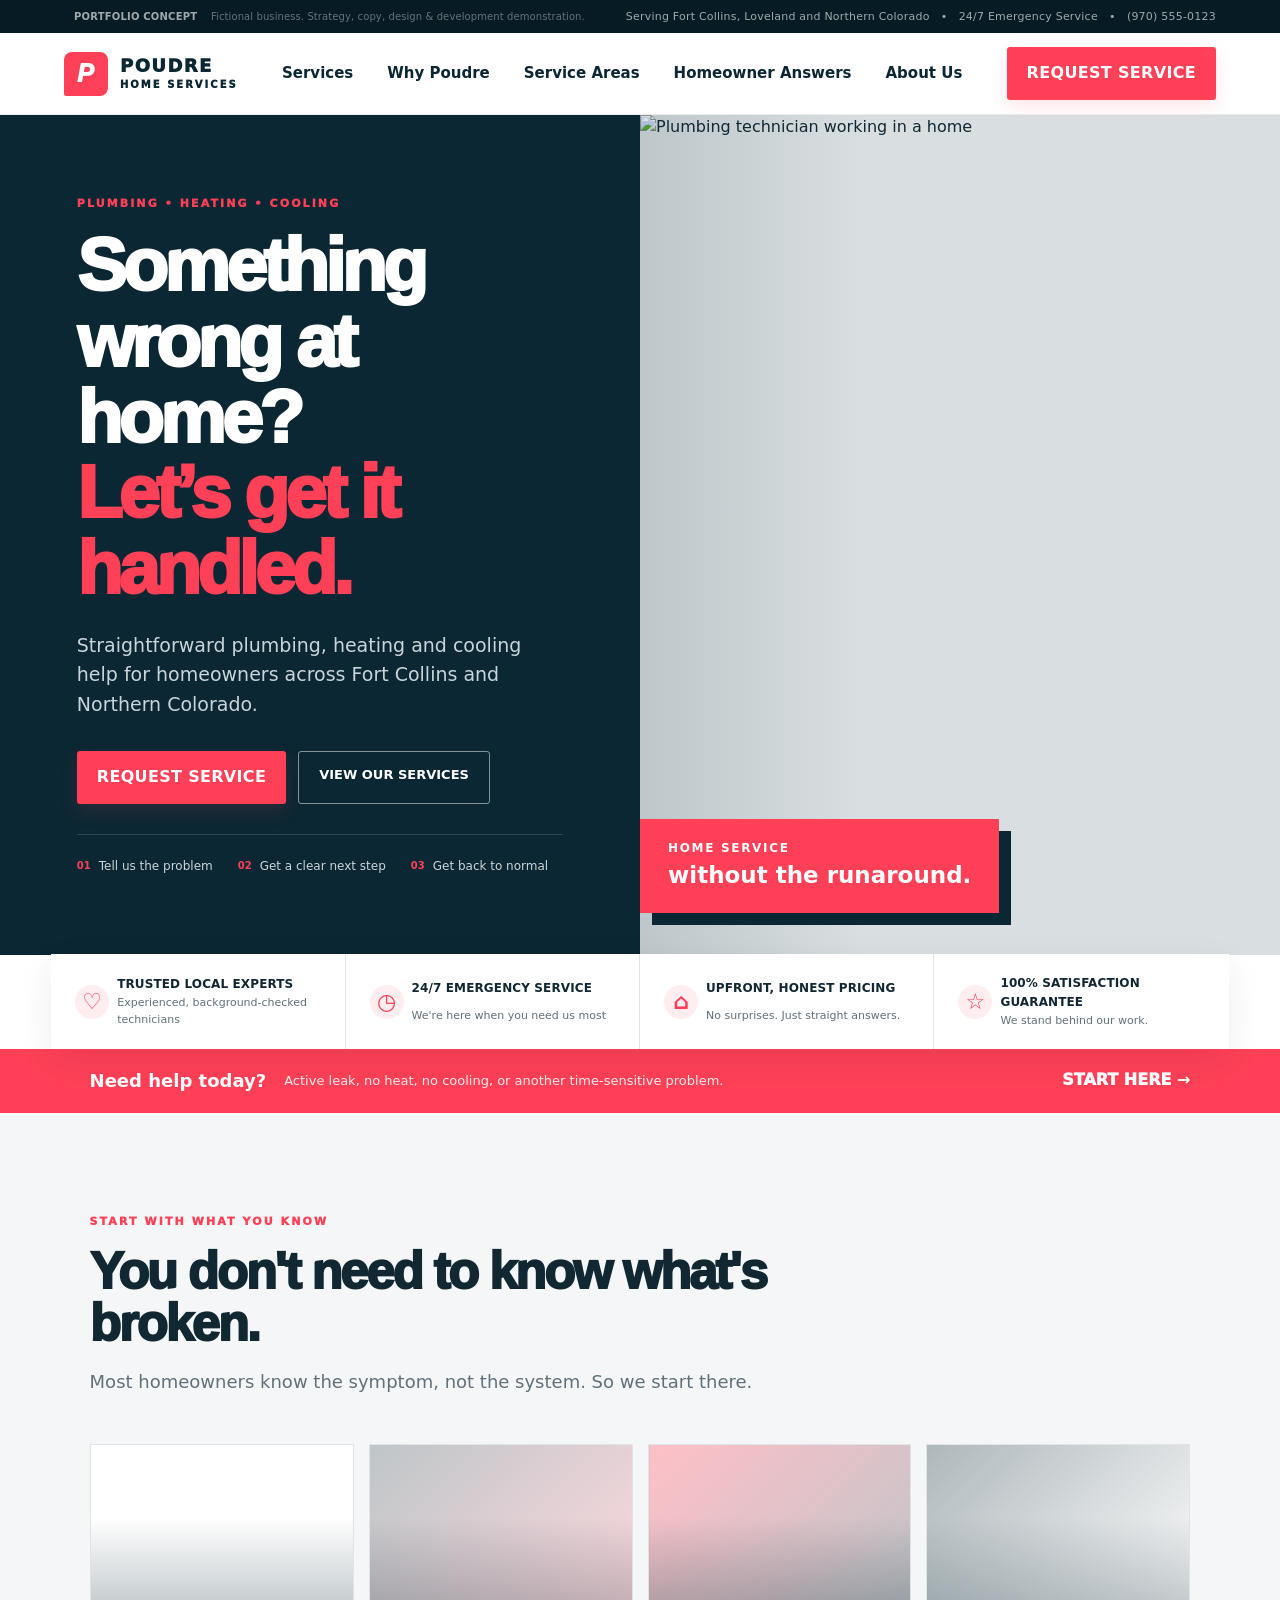
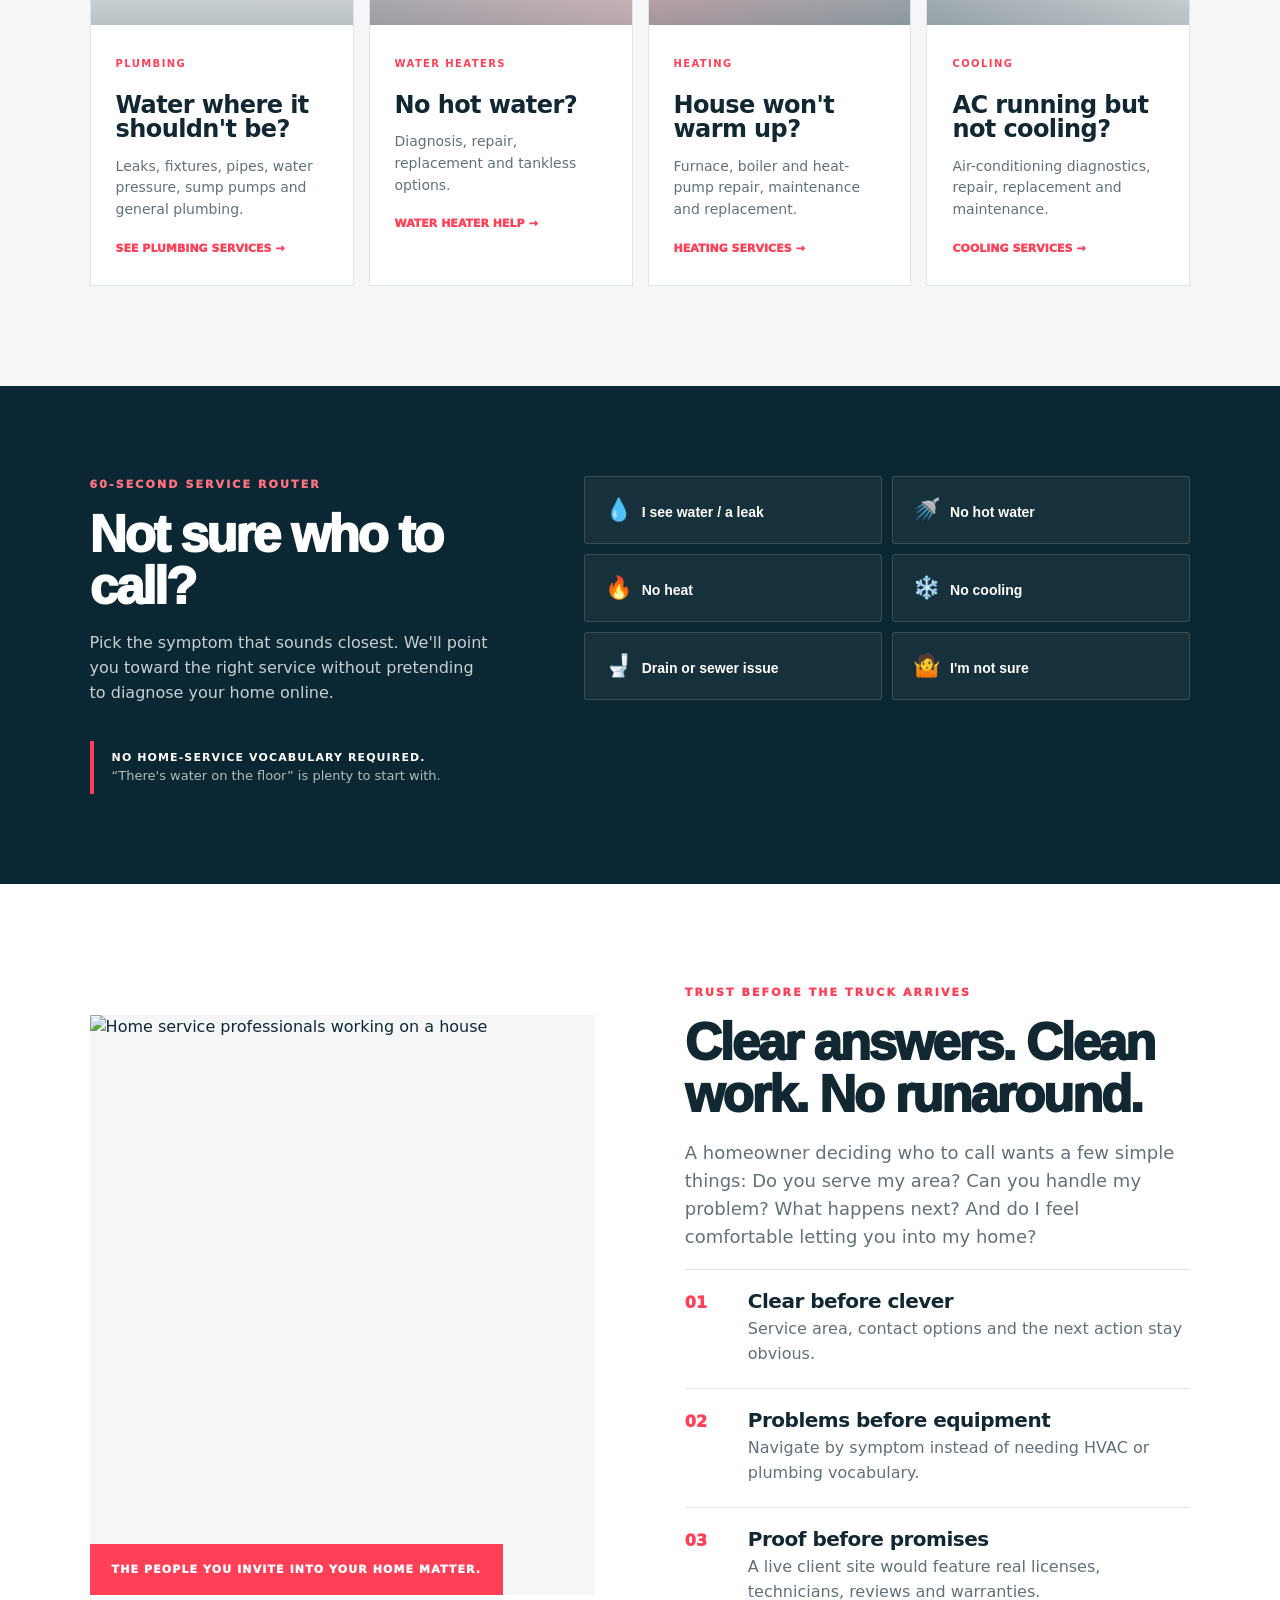
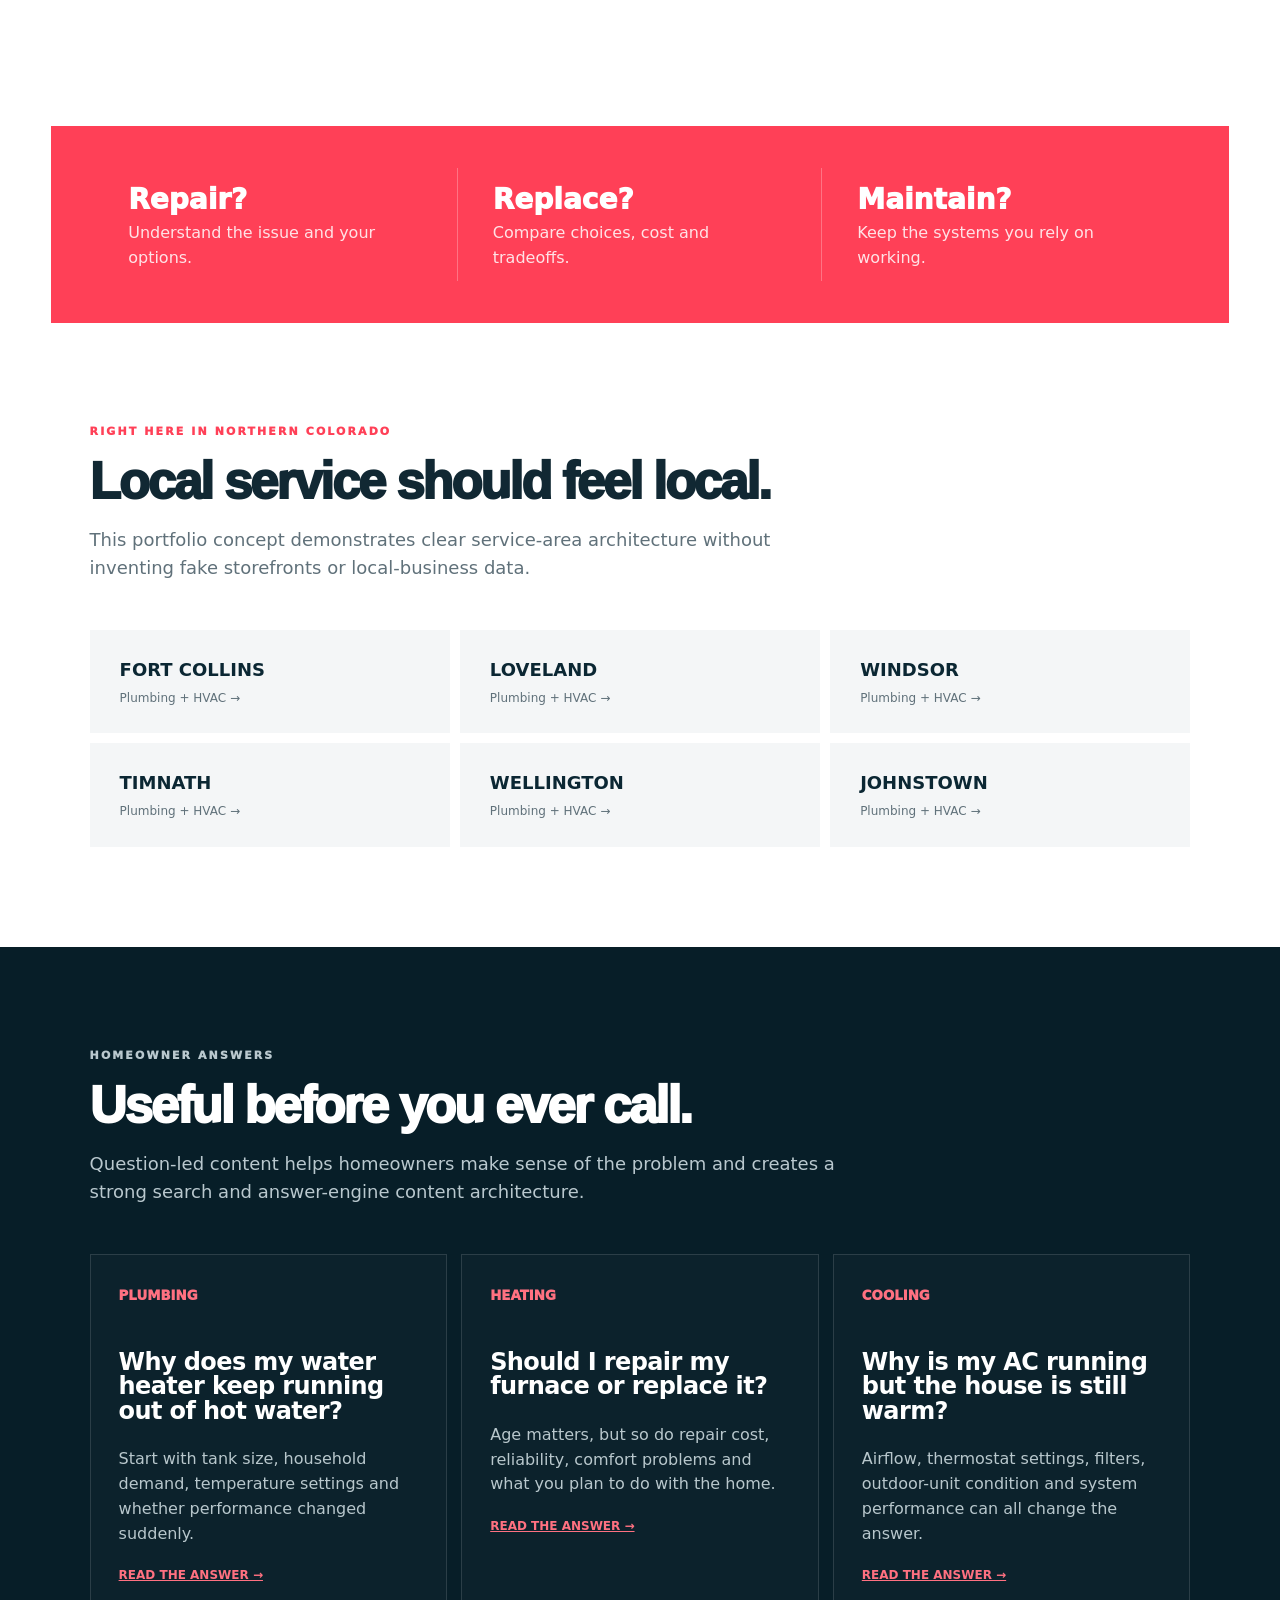
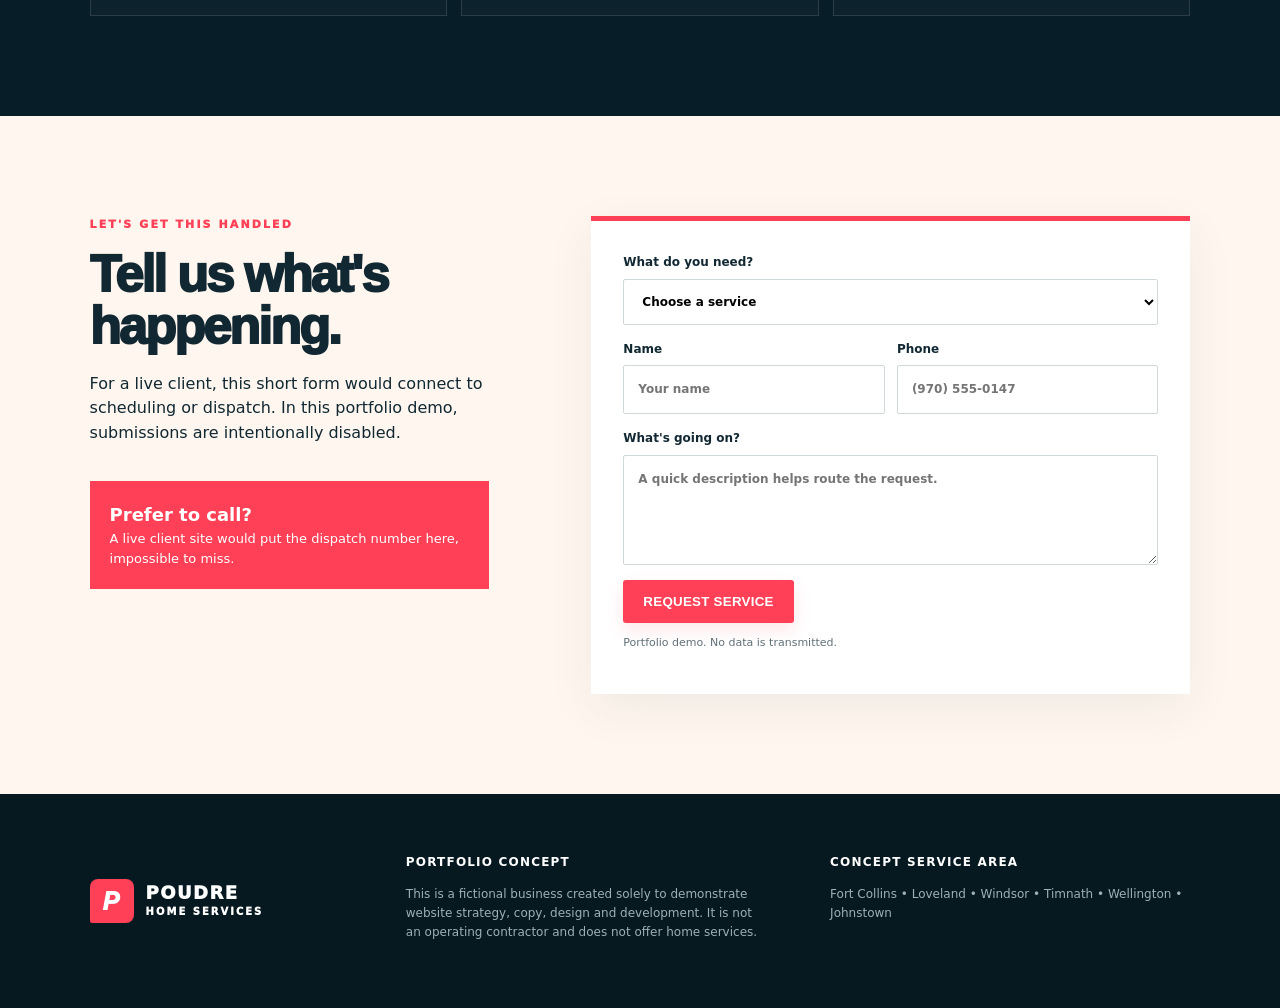
==== commit 8dcb12e1: "Add files via upload" ====
--- a/index.html
+++ b/index.html
@@ -1,9 +1,9 @@
 <!doctype html><html lang="en"><head><meta charset="utf-8"><meta name="viewport" content="width=device-width,initial-scale=1"><title>Poudre Home Services | Portfolio Concept</title><meta name="description" content="Portfolio concept for a Northern Colorado plumbing, heating and cooling company. Fictional business created to demonstrate strategy, copy, design and development."><meta name="robots" content="noindex,nofollow"><link rel="stylesheet" href="styles.css"></head><body>
-<div class="demo">PORTFOLIO CONCEPT <span>Fictional business. Strategy, copy, design & development demonstration.</span></div>
-<header><a class="brand" href="index.html"><span class="mark">P</span><span>POUDRE <small>HOME SERVICES</small></span></a><nav><a href="#services">Services</a><a href="#why">Why Poudre</a><a href="#areas">Service Areas</a><a href="#answers">Homeowner Answers</a></nav><a class="call" href="#request">REQUEST SERVICE</a></header>
+<div class="demo"><span class="demo-left">PORTFOLIO CONCEPT <i>Fictional business. Strategy, copy, design & development demonstration.</i></span><span class="demo-right">Serving Fort Collins, Loveland and Northern Colorado &nbsp; • &nbsp; 24/7 Emergency Service &nbsp; • &nbsp; (970) 555-0123</span></div>
+<header><a class="brand" href="index.html"><span class="mark">P</span><span>POUDRE <small>HOME SERVICES</small></span></a><nav><a href="#services">Services</a><a href="#why">Why Poudre</a><a href="#areas">Service Areas</a><a href="#answers">Homeowner Answers</a><a href="#why">About Us</a></nav><a class="call" href="#request">REQUEST SERVICE</a></header>
 <main>
-<section class="hero"><div class="hero-copy"><p class="eyebrow">PLUMBING • HEATING • COOLING</p><h1>Something wrong at home?<br><em>Let’s get it handled.</em></h1><p class="lead">Straightforward plumbing, heating and cooling help for homeowners across Fort Collins and Northern Colorado.</p><div class="actions"><a class="primary" href="#request">REQUEST SERVICE</a><a class="secondary" href="#diagnostic">WHAT'S GOING ON?</a></div><div class="hero-points"><span><b>01</b> Tell us the problem</span><span><b>02</b> Get a clear next step</span><span><b>03</b> Get back to normal</span></div></div><div class="hero-photo"><img src="https://images.unsplash.com/photo-1749532125405-70950966b0e5?auto=format&fit=crop&fm=jpg&q=82&w=1800" alt="Plumbing technician working in a home"><div class="photo-badge"><strong>HOME SERVICE</strong><span>without the runaround.</span></div></div></section>
-<section class="quickbar"><a href="plumbing.html"><span>💧</span><b>PLUMBING</b><small>Leaks, drains, fixtures</small></a><a href="plumbing.html#water-heater"><span>♨</span><b>WATER HEATERS</b><small>Repair & replacement</small></a><a href="hvac.html#heating"><span>🔥</span><b>HEATING</b><small>Furnaces & heat pumps</small></a><a href="hvac.html#cooling"><span>❄</span><b>COOLING</b><small>AC service & repair</small></a></section>
+<section class="hero"><div class="hero-copy"><p class="eyebrow">PLUMBING • HEATING • COOLING</p><h1>Something wrong at home?<br><em>Let’s get it handled.</em></h1><p class="lead">Straightforward plumbing, heating and cooling help for homeowners across Fort Collins and Northern Colorado.</p><div class="actions"><a class="primary" href="#request">REQUEST SERVICE</a><a class="secondary" href="#services">VIEW OUR SERVICES</a></div><div class="hero-points"><span><b>01</b> Tell us the problem</span><span><b>02</b> Get a clear next step</span><span><b>03</b> Get back to normal</span></div></div><div class="hero-photo"><img src="https://images.unsplash.com/photo-1749532125405-70950966b0e5?auto=format&fit=crop&fm=jpg&q=82&w=1800" alt="Plumbing technician working in a home"><div class="photo-badge"><strong>HOME SERVICE</strong><span>without the runaround.</span></div></div></section>
+<section class="quickbar trustbar"><div><span>♡</span><b>TRUSTED LOCAL EXPERTS</b><small>Experienced, background-checked technicians</small></div><div><span>◷</span><b>24/7 EMERGENCY SERVICE</b><small>We're here when you need us most</small></div><div><span>⌂</span><b>UPFRONT, HONEST PRICING</b><small>No surprises. Just straight answers.</small></div><div><span>☆</span><b>100% SATISFACTION GUARANTEE</b><small>We stand behind our work.</small></div></section>
 <section class="urgent"><div><strong>Need help today?</strong><span>Active leak, no heat, no cooling, or another time-sensitive problem.</span></div><a href="#request">START HERE <b>→</b></a></section>
 <section id="services" class="section services-v2"><div class="section-head"><p class="eyebrow">START WITH WHAT YOU KNOW</p><h2>You don't need to know what's broken.</h2><p>Most homeowners know the symptom, not the system. So we start there.</p></div><div class="service-grid visual"><a class="service service-photo" href="plumbing.html"><div class="service-img plumbing-img"></div><div class="service-body"><b>PLUMBING</b><h3>Water where it shouldn't be?</h3><p>Leaks, fixtures, pipes, water pressure, sump pumps and general plumbing.</p><span>SEE PLUMBING SERVICES →</span></div></a><a class="service service-photo" href="plumbing.html#water-heater"><div class="service-img water-img"></div><div class="service-body"><b>WATER HEATERS</b><h3>No hot water?</h3><p>Diagnosis, repair, replacement and tankless options.</p><span>WATER HEATER HELP →</span></div></a><a class="service service-photo" href="hvac.html#heating"><div class="service-img heat-img"></div><div class="service-body"><b>HEATING</b><h3>House won't warm up?</h3><p>Furnace, boiler and heat-pump repair, maintenance and replacement.</p><span>HEATING SERVICES →</span></div></a><a class="service service-photo" href="hvac.html#cooling"><div class="service-img cool-img"></div><div class="service-body"><b>COOLING</b><h3>AC running but not cooling?</h3><p>Air-conditioning diagnostics, repair, replacement and maintenance.</p><span>COOLING SERVICES →</span></div></a></div></section>
 <section id="diagnostic" class="diagnostic"><div class="diagnostic-intro"><p class="eyebrow light">60-SECOND SERVICE ROUTER</p><h2>Not sure who to call?</h2><p>Pick the symptom that sounds closest. We'll point you toward the right service without pretending to diagnose your home online.</p><div class="diag-note"><b>NO HOME-SERVICE VOCABULARY REQUIRED.</b><span>“There's water on the floor” is plenty to start with.</span></div></div><div class="router" id="router"><button data-result="plumbing"><span>💧</span>I see water / a leak</button><button data-result="hotwater"><span>🚿</span>No hot water</button><button data-result="heat"><span>🔥</span>No heat</button><button data-result="cool"><span>❄️</span>No cooling</button><button data-result="drain"><span>🚽</span>Drain or sewer issue</button><button data-result="unknown"><span>🤷</span>I'm not sure</button><div id="result" class="result" aria-live="polite"></div></div></section>
--- a/styles.css
+++ b/styles.css
@@ -1,3 +1,7 @@
-:root{--navy:#0b2733;--navy2:#102f3d;--orange:#ff6900;--orange2:#ff7a1a;--paper:#fff;--soft:#f4f6f7;--cream:#fff7ef;--ink:#112833;--muted:#60717a;--line:#dfe5e7}*{box-sizing:border-box}html{scroll-behavior:smooth}body{margin:0;font-family:Inter,ui-sans-serif,system-ui,-apple-system,"Segoe UI",sans-serif;color:var(--ink);background:var(--paper);line-height:1.55}.demo{background:#071b24;color:#fff;text-align:center;font-size:10px;letter-spacing:.16em;padding:7px 20px}.demo span{opacity:.62;margin-left:10px;letter-spacing:.02em;text-transform:none}header{height:82px;display:flex;align-items:center;justify-content:space-between;padding:0 max(5vw,28px);border-bottom:1px solid #e8ecee;position:sticky;top:0;background:rgba(255,255,255,.96);backdrop-filter:blur(12px);z-index:20}.brand{display:flex;gap:10px;align-items:center;text-decoration:none;color:var(--navy);font-weight:950;letter-spacing:.08em;line-height:.9}.brand small{display:block;font-size:9px;letter-spacing:.2em;margin-top:6px}.mark{display:grid;place-items:center;width:39px;height:39px;border-radius:8px 8px 8px 2px;background:var(--orange);color:#fff;font-family:Arial,sans-serif;font-size:22px;font-weight:950;font-style:italic}nav{display:flex;gap:27px}nav a{color:var(--navy);text-decoration:none;font-size:12px;font-weight:800}.call,.primary{background:var(--orange);color:#fff;text-decoration:none;border:0;padding:14px 20px;border-radius:3px;font-weight:900;letter-spacing:.02em;cursor:pointer;box-shadow:0 7px 18px #ff690022}.call:hover,.primary:hover{background:#e95f00}.hero{min-height:620px;display:grid;grid-template-columns:1fr 1fr;background:var(--navy);overflow:hidden}.hero-copy{padding:80px max(6vw,36px);align-self:center;color:#fff}.eyebrow{font-size:11px;font-weight:950;letter-spacing:.19em;color:var(--orange);margin:0 0 16px}.eyebrow.light{color:#ff9a58}h1,h2,h3{line-height:1.02;margin-top:0}h1{font-family:Arial,Helvetica,sans-serif;font-size:clamp(48px,5.8vw,82px);letter-spacing:-.055em;margin-bottom:24px;font-weight:950}h1 em{color:var(--orange);font-style:normal}h2{font-family:Arial,Helvetica,sans-serif;font-size:clamp(38px,4vw,60px);letter-spacing:-.045em;margin-bottom:18px;font-weight:950}h3{font-size:24px;letter-spacing:-.025em}.lead{font-size:19px;color:#c8d5da;max-width:650px}.lead.small{font-size:18px;color:var(--muted)}.actions{display:flex;gap:12px;margin:32px 0 30px}.secondary{border:1px solid #ffffff80;color:#fff;padding:13px 20px;border-radius:3px;text-decoration:none;font-weight:900;font-size:13px}.hero-points{border-top:1px solid #ffffff24;padding-top:22px;display:flex;gap:25px;flex-wrap:wrap;font-size:12px;color:#cbd6da}.hero-points span{display:flex;align-items:center;gap:8px}.hero-points b{color:var(--orange);font-size:10px}.hero-photo{position:relative;min-height:620px;background:#d9dfe1;overflow:hidden}.hero-photo:after{content:"";position:absolute;inset:0;background:linear-gradient(90deg,#0b273322,transparent 35%)}.hero-photo img{width:100%;height:100%;object-fit:cover;display:block}.photo-badge{position:absolute;z-index:2;left:0;bottom:42px;background:var(--orange);color:#fff;padding:20px 28px;display:grid;box-shadow:12px 12px 0 #0b2733}.photo-badge strong{font-size:12px;letter-spacing:.14em}.photo-badge span{font-size:23px;font-weight:900}.quickbar{display:grid;grid-template-columns:repeat(4,1fr);background:#fff;box-shadow:0 12px 35px #0b273315;position:relative;z-index:3;margin:-1px max(4vw,25px) 0}.quickbar a{padding:22px 24px;border-right:1px solid var(--line);display:grid;grid-template-columns:36px 1fr;grid-template-rows:auto auto;text-decoration:none;color:var(--navy);align-items:center}.quickbar a:last-child{border:0}.quickbar span{grid-row:1/3;font-size:25px}.quickbar b{font-size:12px;letter-spacing:.08em}.quickbar small{color:var(--muted)}.urgent{background:var(--orange);color:#fff;padding:18px max(7vw,32px);display:flex;justify-content:space-between;gap:25px;align-items:center}.urgent div{display:flex;gap:18px;align-items:center}.urgent strong{font-size:18px}.urgent span{opacity:.9;font-size:13px}.urgent a{color:#fff;font-weight:950;text-decoration:none}.section{padding:100px max(7vw,32px)}.section-head{max-width:760px;margin-bottom:48px}.section-head>p:last-child{font-size:18px;color:var(--muted)}.services-v2{background:var(--soft)}.service-grid{display:grid;grid-template-columns:repeat(4,1fr);gap:15px}.service{border:1px solid var(--line);text-decoration:none;color:var(--ink);transition:.2s;background:#fff;overflow:hidden}.service:hover{transform:translateY(-5px);box-shadow:0 18px 42px #0b273318}.service-img{height:180px;background-size:cover;background-position:center;position:relative}.service-img:after{content:"";position:absolute;inset:0;background:linear-gradient(0deg,#0b27334a,transparent 60%)}.plumbing-img{background-image:url('https://images.unsplash.com/photo-1749532125405-70950966b0e5?auto=format&fit=crop&fm=jpg&q=75&w=900')}.water-img{background-image:linear-gradient(135deg,#0b273344,#ff690033),url('https://images.unsplash.com/photo-1749532125405-70950966b0e5?auto=format&fit=crop&fm=jpg&q=70&w=900');background-position:70% center}.heat-img{background-image:linear-gradient(135deg,#ff690055,#0b273344),url('https://images.unsplash.com/photo-1627591637320-fcfe8c34b62d?auto=format&fit=crop&fm=jpg&q=70&w=900')}.cool-img{background-image:linear-gradient(135deg,#0b273355,#ffffff11),url('https://images.unsplash.com/photo-1627591637320-fcfe8c34b62d?auto=format&fit=crop&fm=jpg&q=70&w=900');background-position:right center}.service-body{padding:25px;min-height:260px}.service-body>b{font-size:10px;color:var(--orange);letter-spacing:.14em}.service h3{margin:18px 0 10px}.service p{color:var(--muted);font-size:14px}.service span{font-weight:950;font-size:11px;color:var(--orange)}.diagnostic{background:var(--navy);color:#fff;padding:90px max(7vw,32px);display:grid;grid-template-columns:.8fr 1.2fr;gap:7vw}.diagnostic p{color:#c4d1d6}.diag-note{margin-top:35px;border-left:4px solid var(--orange);padding:8px 0 8px 18px;display:grid}.diag-note b{font-size:11px;letter-spacing:.1em;color:#fff}.diag-note span{font-size:13px;color:#aebec4}.router{display:grid;grid-template-columns:1fr 1fr;gap:10px;align-content:start}.router button{padding:20px;text-align:left;border:1px solid #ffffff25;background:#ffffff0c;color:#fff;border-radius:3px;font-weight:850;font-size:14px;cursor:pointer}.router button span{font-size:22px;margin-right:10px}.router button:hover{background:var(--orange);border-color:var(--orange)}.result{grid-column:1/-1;display:none;background:#fff;color:var(--ink);padding:22px;border-radius:3px;margin-top:8px;border-left:5px solid var(--orange)}.split{display:grid;grid-template-columns:1fr 1fr;gap:7vw}.story{align-items:center}.story-photo{position:relative;min-height:580px;background:var(--soft);overflow:hidden}.story-photo img{width:100%;height:580px;object-fit:cover;display:block}.story-photo span{position:absolute;left:0;bottom:0;background:var(--orange);color:#fff;padding:17px 22px;font-size:11px;font-weight:950;letter-spacing:.1em}.principles article{display:grid;grid-template-columns:48px 1fr;gap:15px;padding:21px 0;border-top:1px solid var(--line)}.principles span{font-weight:950;color:var(--orange)}.principles h3{font-size:20px;margin-bottom:6px}.principles p{margin:0;color:var(--muted)}.band{display:grid;grid-template-columns:repeat(3,1fr);background:var(--orange);color:#fff;margin:0 max(4vw,15px);padding:42px}.band div{padding:10px 35px;border-right:1px solid #ffffff45}.band div:last-child{border:0}.band strong{font-size:28px;display:block;font-weight:950}.band span{opacity:.85}.areas-section{background:#fff}.areas{display:grid;grid-template-columns:repeat(3,1fr);gap:10px}.areas a{background:var(--soft);padding:26px;color:var(--navy);text-decoration:none;display:grid;gap:5px;border-left:4px solid transparent}.areas a:hover{border-left-color:var(--orange);background:#eef2f3}.areas b{font-size:18px}.areas span{font-size:12px;color:var(--muted)}.answers{padding:100px max(7vw,32px);background:#071e28;color:#fff}.answers .section-head p{color:#b9c8ce}.answer-grid{display:grid;grid-template-columns:repeat(3,1fr);gap:14px}.answer-grid article{border:1px solid #ffffff20;padding:28px;min-height:290px;background:#ffffff05}.answer-grid small{color:#ff9854;font-weight:950}.answer-grid h3{margin-top:42px}.answer-grid p{color:#b8c7cc}.answer-grid a{color:#ff9854;font-weight:900;font-size:12px}.request{padding:100px max(7vw,32px);display:grid;grid-template-columns:.8fr 1.2fr;gap:8vw;background:var(--cream)}.request-callout{margin-top:35px;padding:20px;background:var(--orange);color:#fff;display:grid}.request-callout b{font-size:18px}.request-callout span{font-size:13px}form{background:#fff;padding:32px;border-top:5px solid var(--orange);box-shadow:0 15px 45px #0b273310}label{display:grid;gap:7px;font-size:12px;font-weight:850;margin-bottom:15px}input,select,textarea{width:100%;padding:14px;border:1px solid #cfd8db;border-radius:2px;background:#fff;font:inherit}textarea{min-height:110px}.two{display:grid;grid-template-columns:1fr 1fr;gap:12px}.formnote{font-size:11px;color:var(--muted)}footer{background:#061820;color:#fff;padding:55px max(7vw,32px);display:grid;grid-template-columns:.7fr 1fr 1fr;gap:5vw}.inverse{color:#fff}footer p{color:#9eb0b7;font-size:12px;max-width:420px}footer strong{font-size:12px;text-transform:uppercase;letter-spacing:.1em}
+:root{--navy:#0b2733;--navy2:#102f3d;--orange:#ff4057;--orange2:#ff5a6d;--paper:#fff;--soft:#f4f6f7;--cream:#fff7ef;--ink:#112833;--muted:#60717a;--line:#dfe5e7}*{box-sizing:border-box}html{scroll-behavior:smooth}body{margin:0;font-family:Inter,ui-sans-serif,system-ui,-apple-system,"Segoe UI",sans-serif;color:var(--ink);background:var(--paper);line-height:1.55}.demo{background:#071b24;color:#fff;text-align:center;font-size:10px;letter-spacing:.16em;padding:7px 20px}.demo span{opacity:.62;margin-left:10px;letter-spacing:.02em;text-transform:none}header{height:82px;display:flex;align-items:center;justify-content:space-between;padding:0 max(5vw,28px);border-bottom:1px solid #e8ecee;position:sticky;top:0;background:rgba(255,255,255,.96);backdrop-filter:blur(12px);z-index:20}.brand{display:flex;gap:12px;align-items:center;text-decoration:none;color:var(--navy);font-weight:950;font-size:18px;letter-spacing:.08em;line-height:.9}.brand small{display:block;font-size:10px;letter-spacing:.2em;margin-top:6px}.mark{display:grid;place-items:center;width:44px;height:44px;border-radius:8px 8px 8px 2px;background:var(--orange);color:#fff;font-family:Arial,sans-serif;font-size:25px;font-weight:950;font-style:italic}nav{display:flex;gap:34px;align-items:center}nav a{color:var(--navy);text-decoration:none;font-size:15px;font-weight:850}.call,.primary{background:var(--orange);color:#fff;text-decoration:none;border:0;padding:14px 20px;border-radius:3px;font-weight:900;letter-spacing:.02em;cursor:pointer;box-shadow:0 7px 18px #ff405722}.call:hover,.primary:hover{background:#e5364d}.hero{min-height:620px;display:grid;grid-template-columns:1fr 1fr;background:var(--navy);overflow:hidden}.hero-copy{padding:80px max(6vw,36px);align-self:center;color:#fff}.eyebrow{font-size:11px;font-weight:950;letter-spacing:.19em;color:var(--orange);margin:0 0 16px}.eyebrow.light{color:#ff7181}h1,h2,h3{line-height:1.02;margin-top:0}h1{font-family:Arial,Helvetica,sans-serif;font-size:clamp(48px,5.8vw,82px);letter-spacing:-.055em;margin-bottom:24px;font-weight:950}h1 em{color:var(--orange);font-style:normal}h2{font-family:Arial,Helvetica,sans-serif;font-size:clamp(38px,4vw,60px);letter-spacing:-.045em;margin-bottom:18px;font-weight:950}h3{font-size:24px;letter-spacing:-.025em}.lead{font-size:19px;color:#c8d5da;max-width:650px}.lead.small{font-size:18px;color:var(--muted)}.actions{display:flex;gap:12px;margin:32px 0 30px}.secondary{border:1px solid #ffffff80;color:#fff;padding:13px 20px;border-radius:3px;text-decoration:none;font-weight:900;font-size:13px}.hero-points{border-top:1px solid #ffffff24;padding-top:22px;display:flex;gap:25px;flex-wrap:wrap;font-size:12px;color:#cbd6da}.hero-points span{display:flex;align-items:center;gap:8px}.hero-points b{color:var(--orange);font-size:10px}.hero-photo{position:relative;min-height:620px;background:#d9dfe1;overflow:hidden}.hero-photo:after{content:"";position:absolute;inset:0;background:linear-gradient(90deg,#0b273322,transparent 35%)}.hero-photo img{width:100%;height:100%;object-fit:cover;display:block}.photo-badge{position:absolute;z-index:2;left:0;bottom:42px;background:var(--orange);color:#fff;padding:20px 28px;display:grid;box-shadow:12px 12px 0 #0b2733}.photo-badge strong{font-size:12px;letter-spacing:.14em}.photo-badge span{font-size:23px;font-weight:900}.quickbar{display:grid;grid-template-columns:repeat(4,1fr);background:#fff;box-shadow:0 12px 35px #0b273315;position:relative;z-index:3;margin:-1px max(4vw,25px) 0}.quickbar a{padding:22px 24px;border-right:1px solid var(--line);display:grid;grid-template-columns:36px 1fr;grid-template-rows:auto auto;text-decoration:none;color:var(--navy);align-items:center}.quickbar a:last-child{border:0}.quickbar span{grid-row:1/3;font-size:25px}.quickbar b{font-size:12px;letter-spacing:.08em}.quickbar small{color:var(--muted)}.urgent{background:var(--orange);color:#fff;padding:18px max(7vw,32px);display:flex;justify-content:space-between;gap:25px;align-items:center}.urgent div{display:flex;gap:18px;align-items:center}.urgent strong{font-size:18px}.urgent span{opacity:.9;font-size:13px}.urgent a{color:#fff;font-weight:950;text-decoration:none}.section{padding:100px max(7vw,32px)}.section-head{max-width:760px;margin-bottom:48px}.section-head>p:last-child{font-size:18px;color:var(--muted)}.services-v2{background:var(--soft)}.service-grid{display:grid;grid-template-columns:repeat(4,1fr);gap:15px}.service{border:1px solid var(--line);text-decoration:none;color:var(--ink);transition:.2s;background:#fff;overflow:hidden}.service:hover{transform:translateY(-5px);box-shadow:0 18px 42px #0b273318}.service-img{height:180px;background-size:cover;background-position:center;position:relative}.service-img:after{content:"";position:absolute;inset:0;background:linear-gradient(0deg,#0b27334a,transparent 60%)}.plumbing-img{background-image:url('https://images.unsplash.com/photo-1749532125405-70950966b0e5?auto=format&fit=crop&fm=jpg&q=75&w=900')}.water-img{background-image:linear-gradient(135deg,#0b273344,#ff405733),url('https://images.unsplash.com/photo-1749532125405-70950966b0e5?auto=format&fit=crop&fm=jpg&q=70&w=900');background-position:70% center}.heat-img{background-image:linear-gradient(135deg,#ff405755,#0b273344),url('https://images.unsplash.com/photo-1627591637320-fcfe8c34b62d?auto=format&fit=crop&fm=jpg&q=70&w=900')}.cool-img{background-image:linear-gradient(135deg,#0b273355,#ffffff11),url('https://images.unsplash.com/photo-1627591637320-fcfe8c34b62d?auto=format&fit=crop&fm=jpg&q=70&w=900');background-position:right center}.service-body{padding:25px;min-height:260px}.service-body>b{font-size:10px;color:var(--orange);letter-spacing:.14em}.service h3{margin:18px 0 10px}.service p{color:var(--muted);font-size:14px}.service span{font-weight:950;font-size:11px;color:var(--orange)}.diagnostic{background:var(--navy);color:#fff;padding:90px max(7vw,32px);display:grid;grid-template-columns:.8fr 1.2fr;gap:7vw}.diagnostic p{color:#c4d1d6}.diag-note{margin-top:35px;border-left:4px solid var(--orange);padding:8px 0 8px 18px;display:grid}.diag-note b{font-size:11px;letter-spacing:.1em;color:#fff}.diag-note span{font-size:13px;color:#aebec4}.router{display:grid;grid-template-columns:1fr 1fr;gap:10px;align-content:start}.router button{padding:20px;text-align:left;border:1px solid #ffffff25;background:#ffffff0c;color:#fff;border-radius:3px;font-weight:850;font-size:14px;cursor:pointer}.router button span{font-size:22px;margin-right:10px}.router button:hover{background:var(--orange);border-color:var(--orange)}.result{grid-column:1/-1;display:none;background:#fff;color:var(--ink);padding:22px;border-radius:3px;margin-top:8px;border-left:5px solid var(--orange)}.split{display:grid;grid-template-columns:1fr 1fr;gap:7vw}.story{align-items:center}.story-photo{position:relative;min-height:580px;background:var(--soft);overflow:hidden}.story-photo img{width:100%;height:580px;object-fit:cover;display:block}.story-photo span{position:absolute;left:0;bottom:0;background:var(--orange);color:#fff;padding:17px 22px;font-size:11px;font-weight:950;letter-spacing:.1em}.principles article{display:grid;grid-template-columns:48px 1fr;gap:15px;padding:21px 0;border-top:1px solid var(--line)}.principles span{font-weight:950;color:var(--orange)}.principles h3{font-size:20px;margin-bottom:6px}.principles p{margin:0;color:var(--muted)}.band{display:grid;grid-template-columns:repeat(3,1fr);background:var(--orange);color:#fff;margin:0 max(4vw,15px);padding:42px}.band div{padding:10px 35px;border-right:1px solid #ffffff45}.band div:last-child{border:0}.band strong{font-size:28px;display:block;font-weight:950}.band span{opacity:.85}.areas-section{background:#fff}.areas{display:grid;grid-template-columns:repeat(3,1fr);gap:10px}.areas a{background:var(--soft);padding:26px;color:var(--navy);text-decoration:none;display:grid;gap:5px;border-left:4px solid transparent}.areas a:hover{border-left-color:var(--orange);background:#eef2f3}.areas b{font-size:18px}.areas span{font-size:12px;color:var(--muted)}.answers{padding:100px max(7vw,32px);background:#071e28;color:#fff}.answers .section-head p{color:#b9c8ce}.answer-grid{display:grid;grid-template-columns:repeat(3,1fr);gap:14px}.answer-grid article{border:1px solid #ffffff20;padding:28px;min-height:290px;background:#ffffff05}.answer-grid small{color:#ff7181;font-weight:950}.answer-grid h3{margin-top:42px}.answer-grid p{color:#b8c7cc}.answer-grid a{color:#ff7181;font-weight:900;font-size:12px}.request{padding:100px max(7vw,32px);display:grid;grid-template-columns:.8fr 1.2fr;gap:8vw;background:var(--cream)}.request-callout{margin-top:35px;padding:20px;background:var(--orange);color:#fff;display:grid}.request-callout b{font-size:18px}.request-callout span{font-size:13px}form{background:#fff;padding:32px;border-top:5px solid var(--orange);box-shadow:0 15px 45px #0b273310}label{display:grid;gap:7px;font-size:12px;font-weight:850;margin-bottom:15px}input,select,textarea{width:100%;padding:14px;border:1px solid #cfd8db;border-radius:2px;background:#fff;font:inherit}textarea{min-height:110px}.two{display:grid;grid-template-columns:1fr 1fr;gap:12px}.formnote{font-size:11px;color:var(--muted)}footer{background:#061820;color:#fff;padding:55px max(7vw,32px);display:grid;grid-template-columns:.7fr 1fr 1fr;gap:5vw}.inverse{color:#fff}footer p{color:#9eb0b7;font-size:12px;max-width:420px}footer strong{font-size:12px;text-transform:uppercase;letter-spacing:.1em}
 /* inner pages */.page-hero{background:var(--navy);color:#fff;padding:90px max(7vw,32px)}.page-hero p{color:#c5d2d7;max-width:720px}.page-hero h1{max-width:900px}.content{padding:80px max(7vw,32px)}
 @media(max-width:1000px){nav{display:none}.service-grid{grid-template-columns:1fr 1fr}.quickbar{grid-template-columns:1fr 1fr}.hero{grid-template-columns:1fr}.hero-photo{min-height:480px}.split,.diagnostic,.request{grid-template-columns:1fr}.answer-grid{grid-template-columns:1fr}.story-photo{min-height:420px}.story-photo img{height:420px}footer{grid-template-columns:1fr}.areas{grid-template-columns:1fr 1fr}}@media(max-width:600px){header{height:70px;padding:0 18px}.call{font-size:10px;padding:10px 11px}.demo span{display:none}.hero-copy{padding:55px 22px}.hero-photo{min-height:360px}.quickbar{margin:0;grid-template-columns:1fr 1fr}.quickbar a{padding:16px 12px}.quickbar small{display:none}.urgent{padding:15px 22px}.urgent div{display:block}.urgent span{display:none}.section,.diagnostic,.answers,.request{padding:70px 22px}.service-grid,.router,.areas,.two{grid-template-columns:1fr}.band{margin:0;grid-template-columns:1fr}.band div{border-right:0;border-bottom:1px solid #ffffff45}.router .result{grid-column:1}.hero-points{display:grid;gap:8px}.photo-badge{bottom:20px}.service-img{height:210px}}
+/* V3 approved visual direction */
+.demo{display:flex;justify-content:space-between;align-items:center;padding:8px max(5vw,28px);text-align:left;letter-spacing:.08em}.demo-left{font-weight:900;letter-spacing:.16em}.demo-left i{font-style:normal;font-weight:500;opacity:.62;margin-left:10px;letter-spacing:.01em}.demo-right{font-size:11px;letter-spacing:.01em;opacity:.9}.trustbar>div{padding:20px 24px;border-right:1px solid var(--line);display:grid;grid-template-columns:42px 1fr;grid-template-rows:auto auto;align-items:center}.trustbar>div:last-child{border-right:0}.trustbar span{grid-row:1/3;display:grid;place-items:center;width:34px;height:34px;border-radius:50%;background:#ff405718;color:var(--orange);font-size:22px;font-weight:900}.trustbar b{font-size:12px;letter-spacing:.01em}.trustbar small{color:var(--muted);font-size:11px}.primary,.call{transition:transform .18s ease,background .18s ease,box-shadow .18s ease}.primary:hover,.call:hover{transform:translateY(-1px);box-shadow:0 10px 22px #ff40572c}.service-body>b,.service span,.principles span{color:var(--orange)}
+@media(max-width:1100px){.demo-right{display:none}.demo{justify-content:center}.trustbar{grid-template-columns:1fr 1fr}}
+@media(max-width:650px){.demo-left i{display:none}.trustbar{grid-template-columns:1fr}.trustbar>div{border-right:0;border-bottom:1px solid var(--line)}}
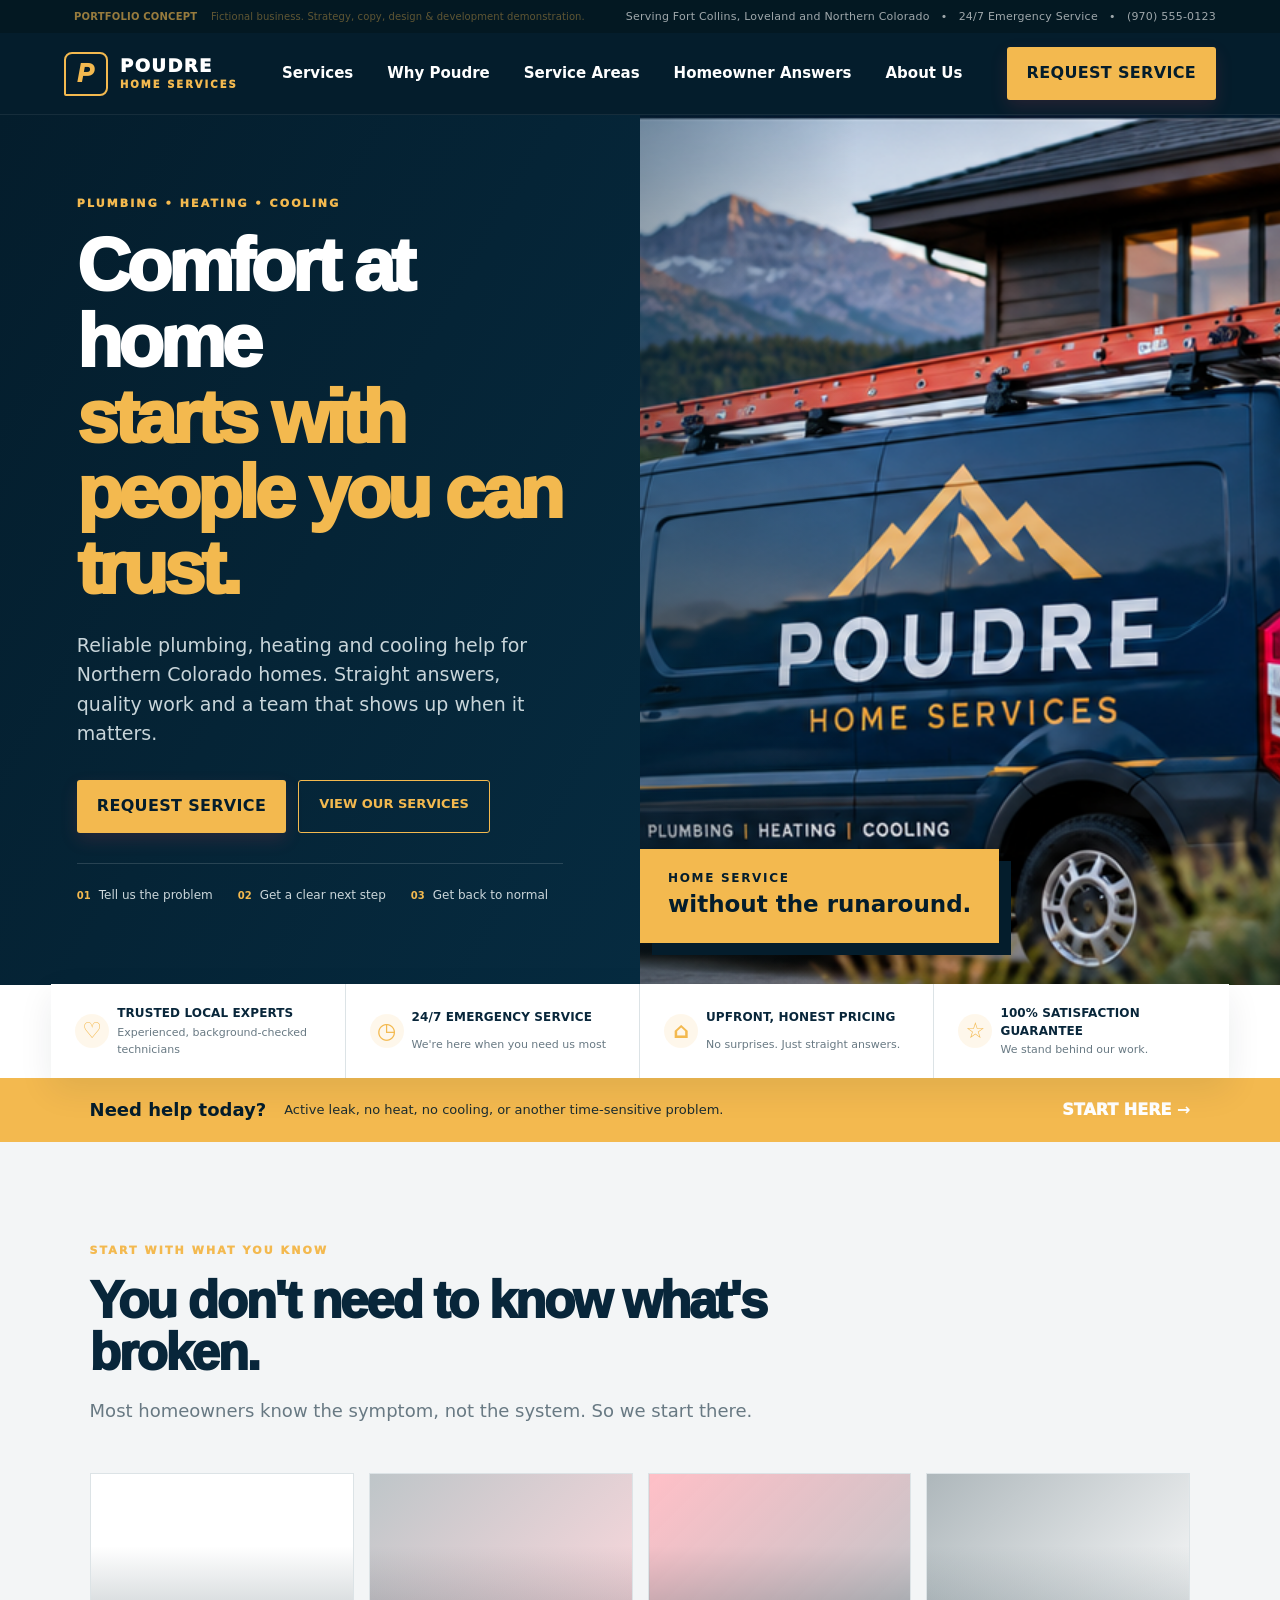
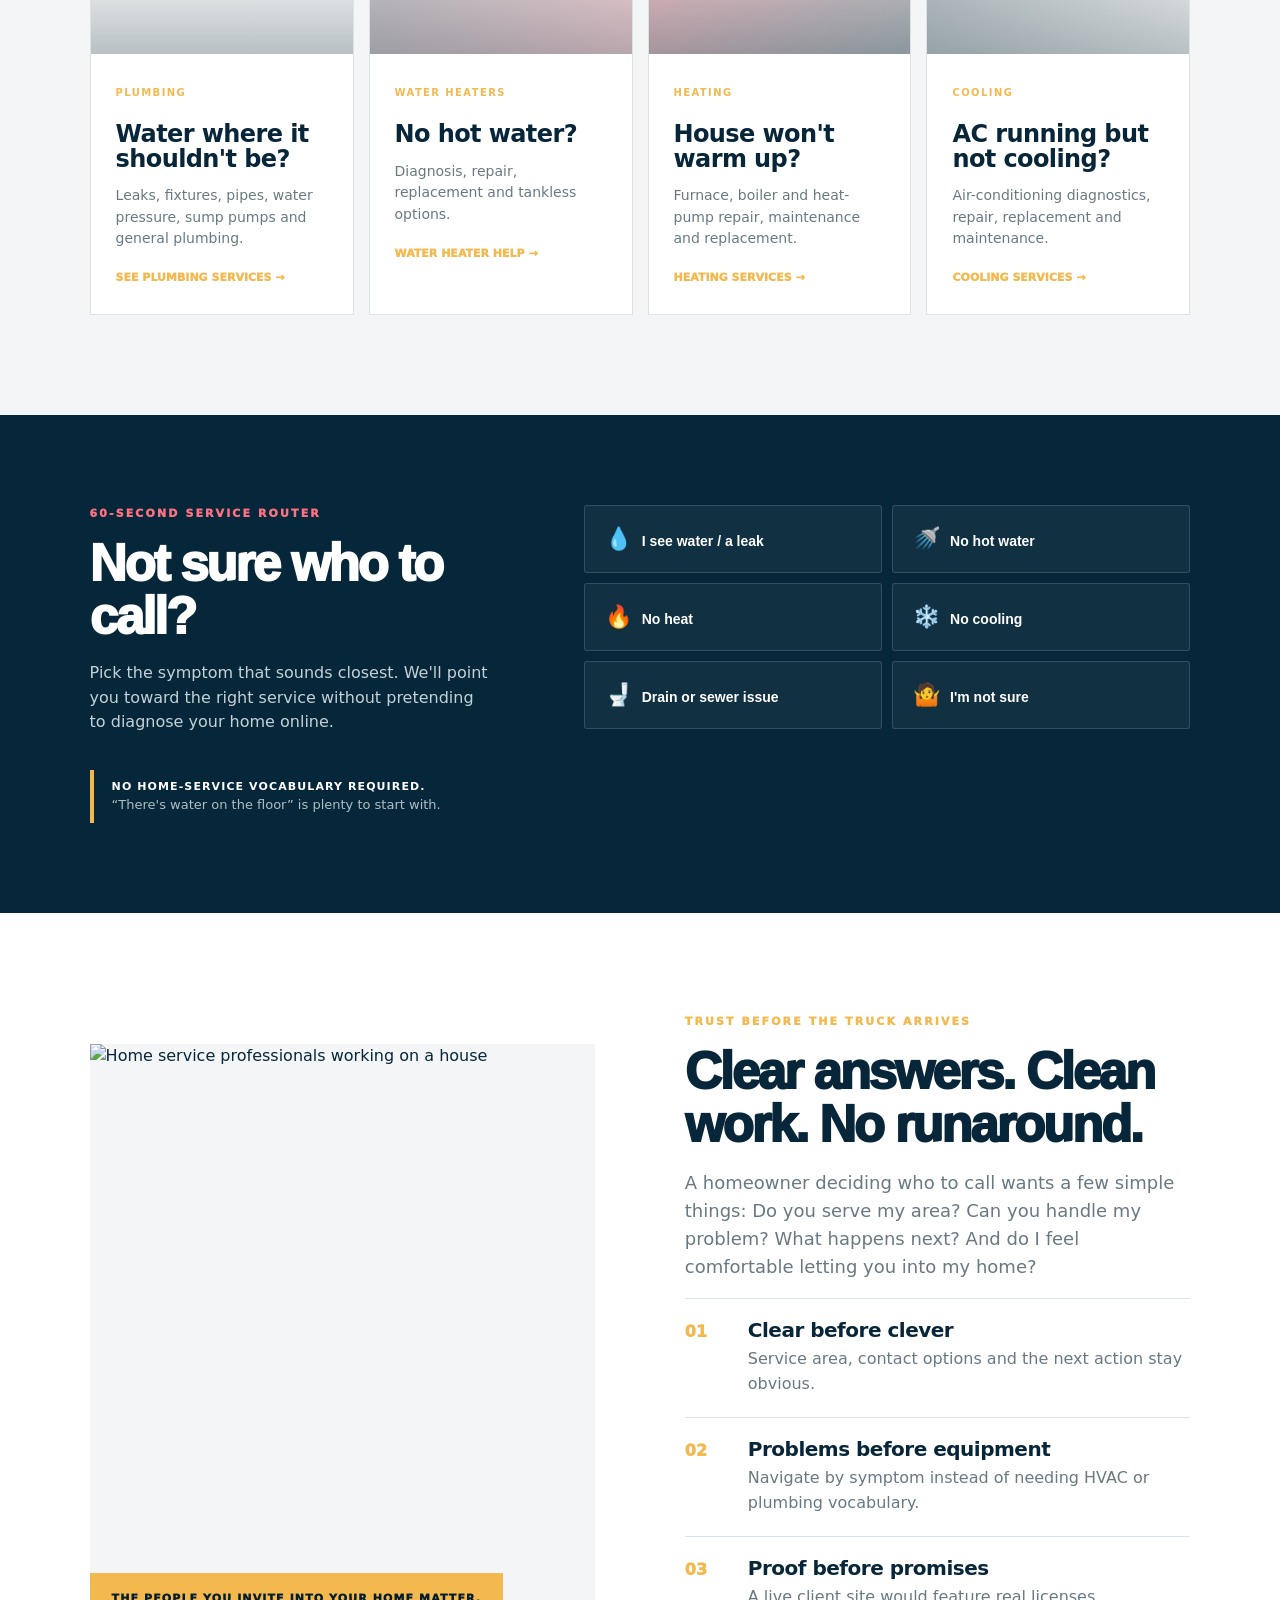
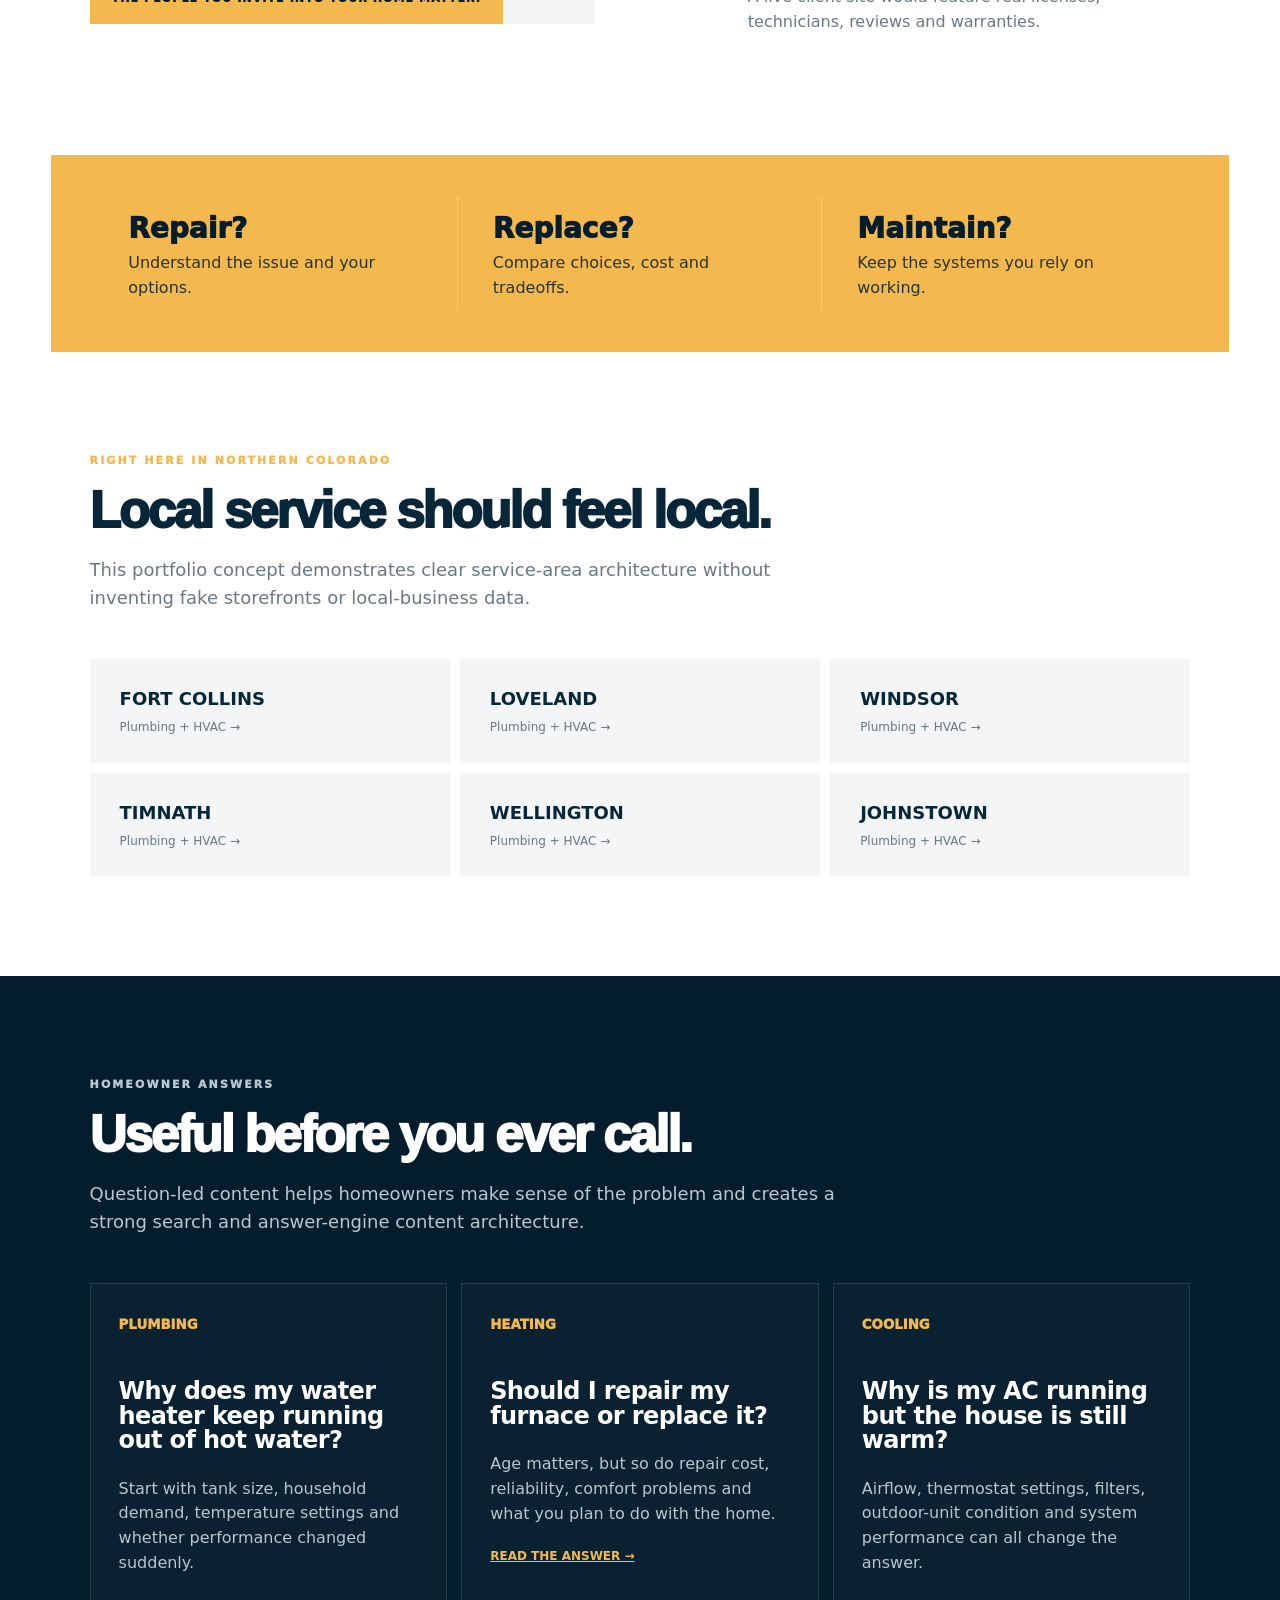
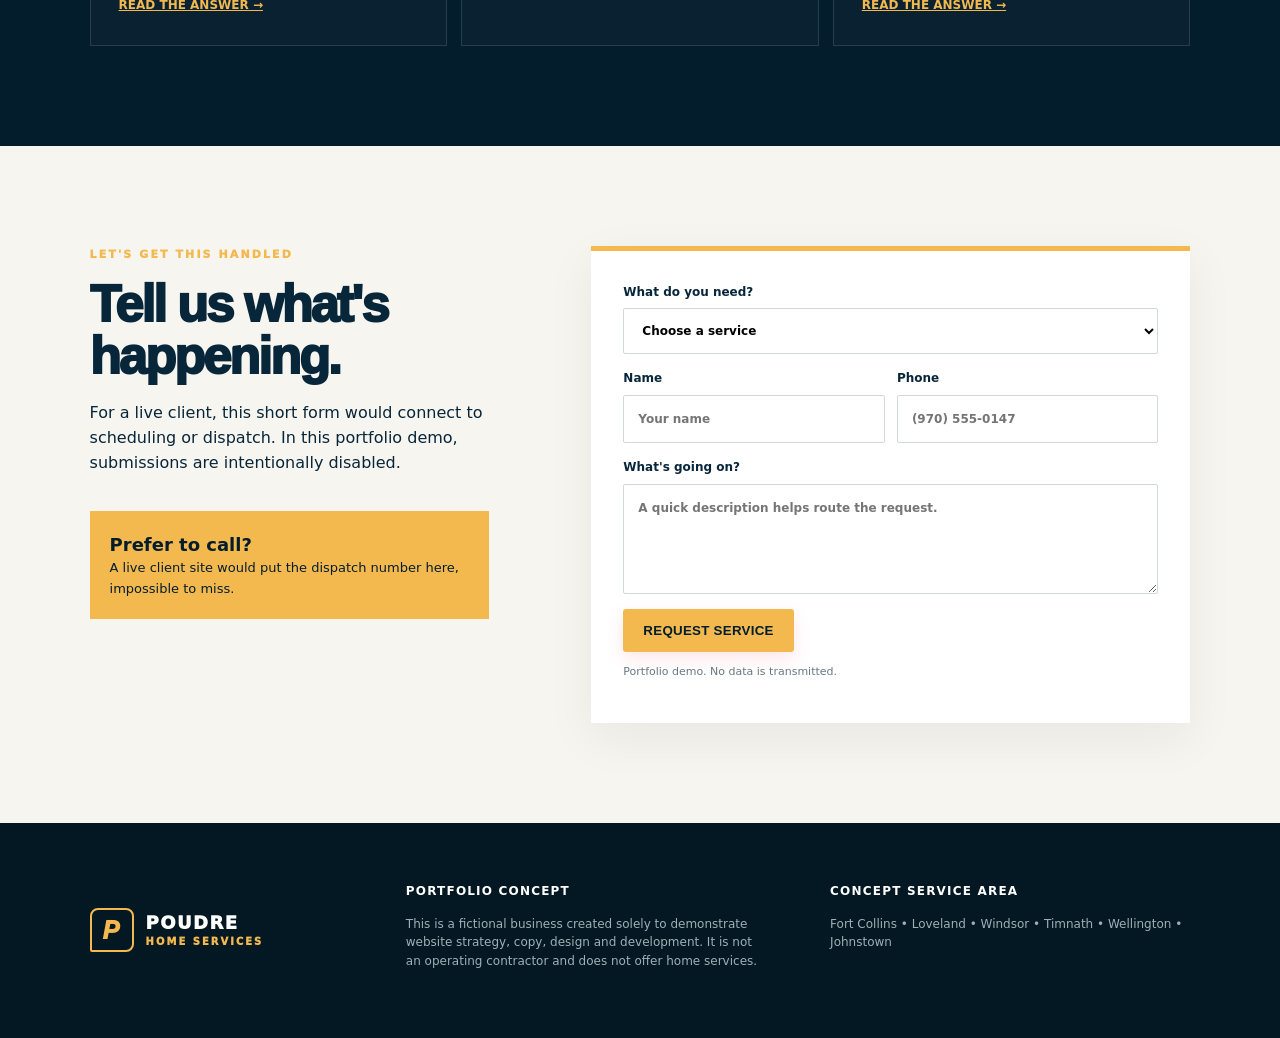
==== commit de8cd46a: "Add files via upload" ====
--- a/index.html
+++ b/index.html
@@ -2,7 +2,7 @@
 <div class="demo"><span class="demo-left">PORTFOLIO CONCEPT <i>Fictional business. Strategy, copy, design & development demonstration.</i></span><span class="demo-right">Serving Fort Collins, Loveland and Northern Colorado &nbsp; • &nbsp; 24/7 Emergency Service &nbsp; • &nbsp; (970) 555-0123</span></div>
 <header><a class="brand" href="index.html"><span class="mark">P</span><span>POUDRE <small>HOME SERVICES</small></span></a><nav><a href="#services">Services</a><a href="#why">Why Poudre</a><a href="#areas">Service Areas</a><a href="#answers">Homeowner Answers</a><a href="#why">About Us</a></nav><a class="call" href="#request">REQUEST SERVICE</a></header>
 <main>
-<section class="hero"><div class="hero-copy"><p class="eyebrow">PLUMBING • HEATING • COOLING</p><h1>Something wrong at home?<br><em>Let’s get it handled.</em></h1><p class="lead">Straightforward plumbing, heating and cooling help for homeowners across Fort Collins and Northern Colorado.</p><div class="actions"><a class="primary" href="#request">REQUEST SERVICE</a><a class="secondary" href="#services">VIEW OUR SERVICES</a></div><div class="hero-points"><span><b>01</b> Tell us the problem</span><span><b>02</b> Get a clear next step</span><span><b>03</b> Get back to normal</span></div></div><div class="hero-photo"><img src="https://images.unsplash.com/photo-1749532125405-70950966b0e5?auto=format&fit=crop&fm=jpg&q=82&w=1800" alt="Plumbing technician working in a home"><div class="photo-badge"><strong>HOME SERVICE</strong><span>without the runaround.</span></div></div></section>
+<section class="hero"><div class="hero-copy"><p class="eyebrow">PLUMBING • HEATING • COOLING</p><h1>Comfort at home<br><em>starts with people you can trust.</em></h1><p class="lead">Reliable plumbing, heating and cooling help for Northern Colorado homes. Straight answers, quality work and a team that shows up when it matters.</p><div class="actions"><a class="primary" href="#request">REQUEST SERVICE</a><a class="secondary" href="#services">VIEW OUR SERVICES</a></div><div class="hero-points"><span><b>01</b> Tell us the problem</span><span><b>02</b> Get a clear next step</span><span><b>03</b> Get back to normal</span></div></div><div class="hero-photo"><img src="hero-van.png" alt="Poudre Home Services service van outside a Northern Colorado home"><div class="photo-badge"><strong>HOME SERVICE</strong><span>without the runaround.</span></div></div></section>
 <section class="quickbar trustbar"><div><span>♡</span><b>TRUSTED LOCAL EXPERTS</b><small>Experienced, background-checked technicians</small></div><div><span>◷</span><b>24/7 EMERGENCY SERVICE</b><small>We're here when you need us most</small></div><div><span>⌂</span><b>UPFRONT, HONEST PRICING</b><small>No surprises. Just straight answers.</small></div><div><span>☆</span><b>100% SATISFACTION GUARANTEE</b><small>We stand behind our work.</small></div></section>
 <section class="urgent"><div><strong>Need help today?</strong><span>Active leak, no heat, no cooling, or another time-sensitive problem.</span></div><a href="#request">START HERE <b>→</b></a></section>
 <section id="services" class="section services-v2"><div class="section-head"><p class="eyebrow">START WITH WHAT YOU KNOW</p><h2>You don't need to know what's broken.</h2><p>Most homeowners know the symptom, not the system. So we start there.</p></div><div class="service-grid visual"><a class="service service-photo" href="plumbing.html"><div class="service-img plumbing-img"></div><div class="service-body"><b>PLUMBING</b><h3>Water where it shouldn't be?</h3><p>Leaks, fixtures, pipes, water pressure, sump pumps and general plumbing.</p><span>SEE PLUMBING SERVICES →</span></div></a><a class="service service-photo" href="plumbing.html#water-heater"><div class="service-img water-img"></div><div class="service-body"><b>WATER HEATERS</b><h3>No hot water?</h3><p>Diagnosis, repair, replacement and tankless options.</p><span>WATER HEATER HELP →</span></div></a><a class="service service-photo" href="hvac.html#heating"><div class="service-img heat-img"></div><div class="service-body"><b>HEATING</b><h3>House won't warm up?</h3><p>Furnace, boiler and heat-pump repair, maintenance and replacement.</p><span>HEATING SERVICES →</span></div></a><a class="service service-photo" href="hvac.html#cooling"><div class="service-img cool-img"></div><div class="service-body"><b>COOLING</b><h3>AC running but not cooling?</h3><p>Air-conditioning diagnostics, repair, replacement and maintenance.</p><span>COOLING SERVICES →</span></div></a></div></section>
--- a/styles.css
+++ b/styles.css
@@ -5,3 +5,25 @@
 .demo{display:flex;justify-content:space-between;align-items:center;padding:8px max(5vw,28px);text-align:left;letter-spacing:.08em}.demo-left{font-weight:900;letter-spacing:.16em}.demo-left i{font-style:normal;font-weight:500;opacity:.62;margin-left:10px;letter-spacing:.01em}.demo-right{font-size:11px;letter-spacing:.01em;opacity:.9}.trustbar>div{padding:20px 24px;border-right:1px solid var(--line);display:grid;grid-template-columns:42px 1fr;grid-template-rows:auto auto;align-items:center}.trustbar>div:last-child{border-right:0}.trustbar span{grid-row:1/3;display:grid;place-items:center;width:34px;height:34px;border-radius:50%;background:#ff405718;color:var(--orange);font-size:22px;font-weight:900}.trustbar b{font-size:12px;letter-spacing:.01em}.trustbar small{color:var(--muted);font-size:11px}.primary,.call{transition:transform .18s ease,background .18s ease,box-shadow .18s ease}.primary:hover,.call:hover{transform:translateY(-1px);box-shadow:0 10px 22px #ff40572c}.service-body>b,.service span,.principles span{color:var(--orange)}
 @media(max-width:1100px){.demo-right{display:none}.demo{justify-content:center}.trustbar{grid-template-columns:1fr 1fr}}
 @media(max-width:650px){.demo-left i{display:none}.trustbar{grid-template-columns:1fr}.trustbar>div{border-right:0;border-bottom:1px solid var(--line)}}
+
+/* V4 navy + gold portfolio direction */
+:root{--navy:#06273a;--navy2:#041d2c;--gold:#f3b94f;--gold2:#d99f39;--orange:#f3b94f;--cream:#f7f5ef;--soft:#f3f5f6;--ink:#08263a;--muted:#687983;--line:#dce3e6}
+.demo{background:#031822;color:#fff}.demo-left{color:var(--gold)}
+header{background:var(--navy2);color:#fff;border-bottom:1px solid #ffffff12}
+header .brand{color:#fff}header nav a{color:#fff}header nav a:hover{color:var(--gold)}
+.mark{background:transparent;color:var(--gold);border:2px solid var(--gold)}
+.brand small{color:var(--gold)}
+.call,.primary{background:var(--gold);color:var(--navy2)}
+.call:hover,.primary:hover{background:#ffc85e;box-shadow:0 10px 22px #f3b94f38}
+.hero{background:var(--navy2)}.hero-copy{background:linear-gradient(120deg,#041d2c 0%,#062b40 100%)}
+.eyebrow{color:var(--gold)}.hero h1 em{color:var(--gold);font-style:normal}.hero-points b{color:var(--gold)}
+.hero-photo{background:#0b3146}.hero-photo img{object-position:center center}.hero-photo:after{background:linear-gradient(90deg,#041d2c55,transparent 34%)}
+.photo-badge{background:var(--gold);color:var(--navy2);box-shadow:12px 12px 0 #041d2c}.urgent,.band,.story-photo span,.request-callout{background:var(--gold);color:var(--navy2)}
+.trustbar span{background:#f3b94f1d;color:var(--gold)}
+.service-body>b,.service span,.principles span,.answer-grid small,.answer-grid a{color:var(--gold)}
+.router button:hover{background:var(--gold);border-color:var(--gold);color:var(--navy2)}
+.result{border-left-color:var(--gold)}.areas a:hover{border-left-color:var(--gold)}
+.diag-note{border-left-color:var(--gold)}form{border-top-color:var(--gold)}
+.answers{background:#041d2c}.diagnostic{background:#06273a}footer{background:#031822}
+.secondary{border-color:var(--gold);color:var(--gold)}
+.secondary:hover{background:var(--gold);color:var(--navy2)}
